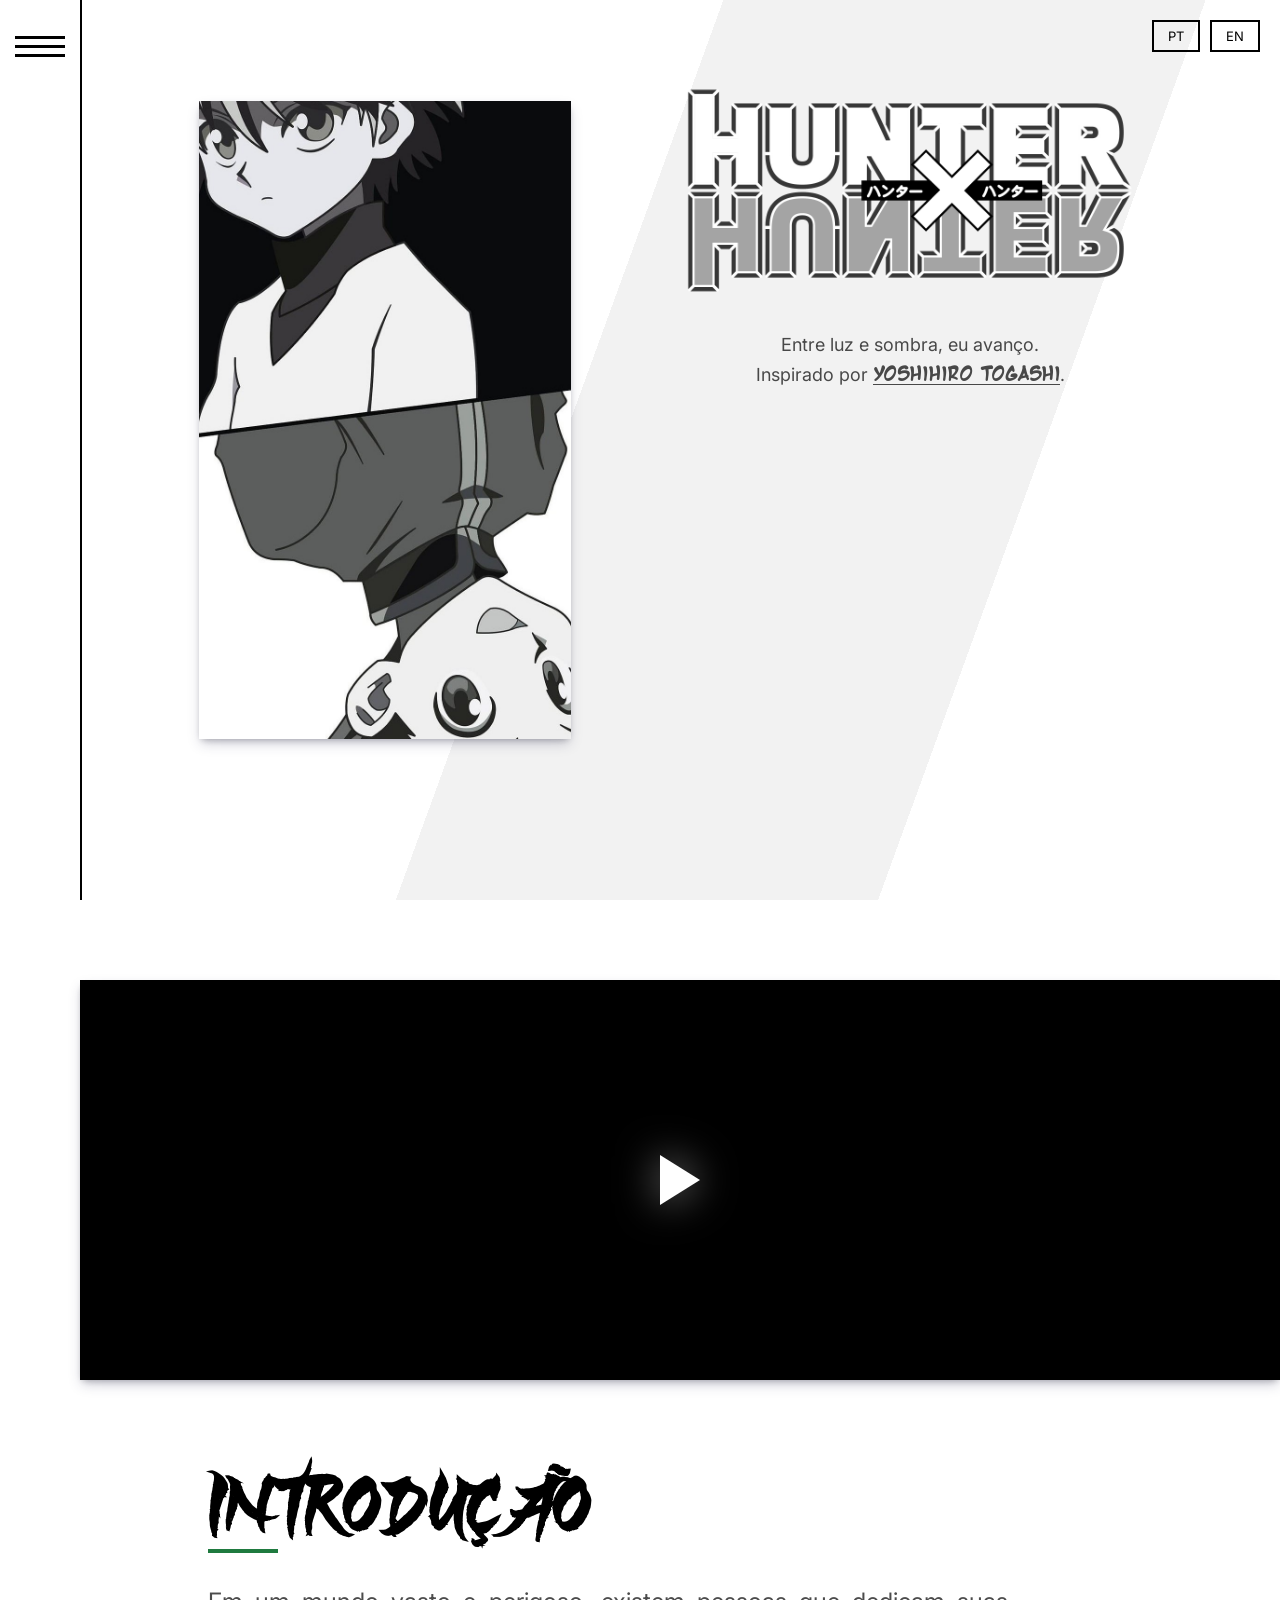
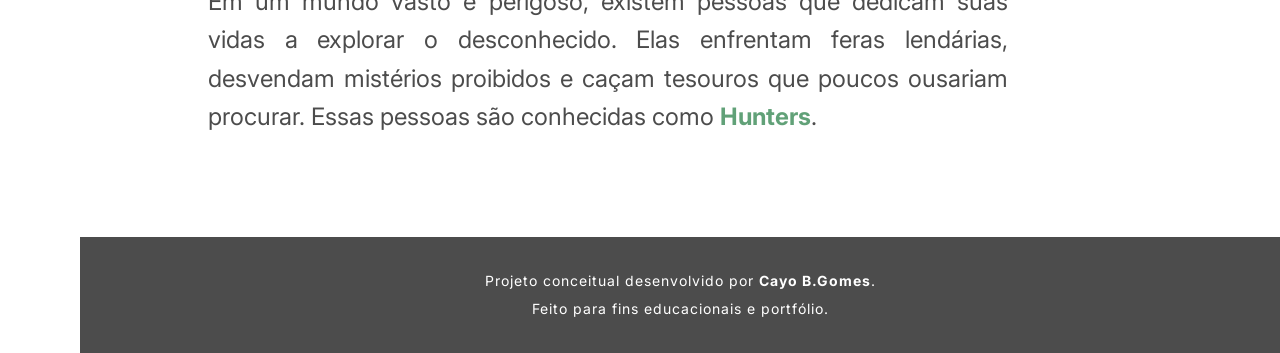
==== index.html @ f82045b2 "Quase finalizado" ====
<!DOCTYPE html>
<html lang="pt-br">

<head>
    <meta charset="UTF-8">
    <meta name="viewport" content="width=device-width, initial-scale=1.0">

    <!-- FAVICON DA PÁGINA -->
    <link rel="shortcut icon" href="assets/icons/hxh-touch-icon.png" type="image/x-icon">

    <!-- ARQUIVO CSS -->
    <link rel="stylesheet" href="styles/pagina_inicial.css">

    <!-- GOOGLE FONTS -->
    <link href="https://fonts.googleapis.com/css2?family=Inter:wght@300;400;600;700&display=swap" rel="stylesheet">

    <link href="https://fonts.googleapis.com/css2?family=Alfa+Slab+One&display=swap" rel="stylesheet">

    <link href="https://fonts.googleapis.com/css2?family=Playfair+Display:wght@400;600;700&display=swap" rel="stylesheet">

    <!-- TÍTULO DA PÁGINA -->
    <title>Projeto Hunter x Hunter</title>

</head>

<body id="top">
    <!-- ================== Menu Lateral Fixo ================== -->
    <!-- Checkbox que controla o menu -->
    <input type="checkbox" id="menu-toggle">

    <!-- Botão hamburger -->
    <label for="menu-toggle" class="menu-button">
        <span class="bar top"></span>
        <span class="bar middle"></span>
        <span class="bar bottom"></span>

        <div class="side-line"></div>
    </label>

    <aside>

        <div class="aside-section aside-left">
            <!-- Pode deixar vazio se quiser -->
        </div>

        <div class="aside-section aside-right">

            <ul class="aside-list"> 
                <li data-number="01"><a href="#">Introdução</a></li>
                <li data-number="02"><a href="#">História</a></li>
                <li data-number="03"><a href="#">Personagens</a></li>
                <li data-number="04"><a href="#">Trilha Sonora</a></li>
                <li data-number="05"><a href="#">Autor</a></li>
                <li data-number="06"><a href="#">Sistema de Poder</a></li>
            </ul>

            <div class="menu-background-image">
                <img src="assets/images/gon_menu.png" alt="Gon Freecss">
            </div>

        </div>

    </aside>

    <!-- ================= Conteúdo Principal ================== -->
    <main class="main-content">

        <section class="hero">

            <!-- Idioma -->
                <div class="language-switch">
                    <button>PT</button>
                    <button>EN</button>
                </div>

            <!-- Imagem Principal -->
            <div class="hero-image">
                <img src="assets/images/imagem_principal.jpg" alt="imagem_princial">
            </div>

            <div class="hero-info">
            
                <!-- Logo Hunter x Hunter/frase -->
                    <div class="logo-text">
                            <img class="logo-HxH" src="assets/images/logo-preto-e-branco.png" alt="hunter-x-hunter-logo">
                            
                            <p>Entre luz e sombra, eu avanço. <br>Inspirado por <a
                                    href="https://pt.wikipedia.org/wiki/Yoshihiro_Togashi" target="_blank">Yoshihiro Togashi</a>.
                            </p>
                    </div>
            </div>
        </section>


        <!-- === Faixa de Vídeo === -->
        <section class="video-section" id="videoSection">

            <!-- Preview do vídeo -->
            <div class="video-preview">

                <div class="video-overlay">
                    <div class="play-button"></div>
                </div>

                <video
                    class="hero-video" autoplay muted loop playsinline>
                    <source src="assets/videos/Hunter x Hunter Trailer.mp4" type="video/mp4">
                </video>

            </div>

            <!-- Modal (ou janela modal) do vídeo -->
            <div class="video-modal">
                <button class="video-close"></button>

                <video
                    class="modal-video"
                    controls
                    playsinline>
                    <source src="assets/videos/Hunter x Hunter Trailer.mp4" type="video/mp4">
                </video>
            </div>

        </section>


        <!-- ============= Introdução ============== -->
        <section class="introduction-section" id="introduction">
            <h2 class="introduction-title">Introdução</h2>
            <p class="introduction-text">
                Em um mundo vasto e perigoso, existem pessoas que dedicam suas vidas a explorar o desconhecido. Elas
                enfrentam feras lendárias, desvendam mistérios proibidos e caçam tesouros que poucos ousariam procurar.
                Essas pessoas são conhecidas como <span class="hunter">Hunters</span>.
            </p>
        </section>

        <!--  Créditos  -->
        <footer class="credits">
            <p>
                Projeto conceitual desenvolvido por <a class="link-rodape" href="https://github.com/Cayo13y" target="_blank">Cayo
                    B.Gomes</a>.<br>
                Feito para fins educacionais e portfólio.
            </p>
        </footer>
    </main>
    
    <!-- ======== JavaScript Principal ======== -->
    <script src="scripts/pagina_inicial.js"></script>
    
    <!-- ===== JavaScript do Menu Lateral ===== -->
    <script src="scripts/menu_lateral.js"></script>

    <!-- ==== JavaScript da Faixa de Vídeo ====== -->
    <script src="scripts/faixa_video.js"></script>
</body>
</html>
---- styles/pagina_inicial.css ----
/* ===================== Fontes e Cores ================== */
@font-face {
    font-family: 'Mangat';
    src: url('../assets/fonts/mangat.ttf') format('truetype');
    font-weight: 100;
    font-style: normal;}

@font-face {
    font-family: 'Hoshiko Satsuki';
    src: url('../assets/fonts/Hoshiko\ Satsuki.ttf');
    font-weight: 100;
    font-style: normal;}

:root {
   --cor-preto: #000;
   --cor-branco: #fff;
   --cor-cinza: #f2f2f2;
   --cor-cinza-escuro: #999;
   --cor-destaque: #1f7a3f; 

   --sombra-leve: 0 4px 12px rgba(0,0,0,0.8);

    /* Fontes */
   --fonte-principal: 'Inter', sans-serif;
   --fonte-secundaria: 'Alfa', serif;
   --fonte-terciaria:'Playfair Display', serif;
   --manga1: 'Mangat', sans-serif;
   --manga2: 'Hoshiko Satsuki', sans-serif;}
   

/*=========================================================*/



/*================== Configurações Gerais  ================*/
*{ /* Seletor Universal */
    margin: 0;
    padding: 0;
    box-sizing: border-box;}

body { /* Body */
    font-family: var(--fonte-principal);
    background-color: var(--cor-branco);
    color: var(--cor-preto);
    overflow-x: hidden;}

a{ /* Links */
    text-decoration: none!important;
    color: inherit;}

img { /* Imagens */
    max-width: 100%;
    display: block;}

button { /* Botões */
    background: none;
    border: none;
    cursor: pointer;
    font-family: inherit;}

h1, h2, h3 { /* Títulos */
    font-weight: 700;
    letter-spacing: 1px;}

section {/* Seções */
    width: 100%;
    position: relative;}

body.modal-open {
    overflow: hidden;
    height: 100vh;}

/*=========================================================*/



/* ================ FAIXA DIAGONAL NO FUNDO ============== */
body::after {
    content: "";
    position: fixed;
    top: 0;
    left: 0;
    width: 100%;
    height: 100%;
    background: linear-gradient(
        110deg,
        transparent 45%,
        var(--cor-cinza) 45%,
        var(--cor-cinza) 75%,
        transparent 75%);
    z-index: -1;
    pointer-events: none;}
/*=========================================================*/



/* ======================== HERO ========================= */
.hero {
    width: 100%;
    min-height: 100vh;
    display: grid;
    grid-template-columns: 1fr 1fr;
    align-items: center;
    gap: 40px;}

/* Imagem */
.hero-image {
    display: flex;
    justify-content: center;
    align-items: center;}

.hero-image img {
    box-shadow: rgba(50, 50, 93, 0.25) 0px 6px 12px -2px, rgba(0, 0, 0, 0.3) 0px 3px 7px -3px;
    margin-bottom: 60px;
    margin-left: 150px;
    width: 60%;
    max-width: 650px;
    height: auto;
    object-fit: contain;}

/* Texto */
.hero-info {
    align-self: start;
    margin-top: 50px;}

.logo-text {
    display: inline-flex;    
    flex-direction: column;  
    align-items: center;     
    text-align: center;     
    margin-left: 0;}

.logo-HxH {
    width: 100%;
    max-width: 500px;
    height: auto;
    transform: scale(0.9); 
    transform-origin: center;}

.language-switch {
    position: absolute;
    top: 20px;
    right: 20px;
    display: flex;
    gap: 10px;}

.language-switch button {
    padding: 6px 14px;
    border: 2px solid var(--cor-preto);
    font-size: 13px;
    transition: 0.3s;}

.language-switch button:hover {
    background-color: var(--cor-preto);
    color: var(--cor-branco);}

.hero-info p {
    opacity: 0.7;
    font-size: 18px;
    line-height: 1.6;
    color: var(--cor-preto);}

.hero-info a {
    font-family: var(--manga1);
    transition: 0.3s;
    font-weight: 600;
    border-bottom: 1px solid currentColor;}

.hero-info a:hover {
    color: var(--cor-destaque)}
/*=========================================================*/



/* ==================== MENU LATERAL ===================== */
/* Linha vertical fixa */
body::before { 
    content: "";
    position: fixed;
    left: var(--sidebar-width);
    left: 80px;
    top: 0;
    width: 2px;
    height: 100vh;
    background: var(--cor-preto);
    z-index: 6;
    transition: 0.4s ease;}

/* Checkbox invisível */    
#menu-toggle { 
    display: none;}

/* Botão hamburguer */
.menu-button { 
    position: fixed;
    top: 30px;
    left: 15px;
    z-index: 5;
    cursor: pointer;
    transition: 0.3s ease;}
    
.menu-button:hover .top {
    transform: translateX(3px);}

.menu-button:hover .middle {
    transform: translateX(-3px);}

.menu-button:hover .bottom {
    transform: translateX(3px);}

.bar {
    display: block;
    width: 50px;
    height: 3px;
    background: var(--cor-preto);
    margin: 6px 0;
    transition: 0.4s ease;}

/* Menu fechado */
aside { 
    position: fixed;
    top: 0;
    right: 0;
    width: 100%;
    height: 100vh;
    pointer-events: none;
    z-index: 4;}

/* Parte principal (menu que desliza) */
.aside-right {
    position: absolute;
    right: 0;
    top: 0;
    width: 100%;
    height: 100%;
    background-color: var(--cor-branco);
    background-image: radial-gradient(var(--cor-cinza) 1px, transparent 1px);
    position: relative;
    background-size: 20px 20px;
    transform: translateX(100%);
    transition: transform 0.6s cubic-bezier(0.77, 0, 0.175, 1)}

.aside-right::after {
    content: "ハンター";
    position: absolute;
    bottom: -20px;
    left: 150px;
    font-size: 250px;
    font-family: var(--manga2);
    color: rgba(0, 0, 0, 0.05); 
    z-index: 0;
    pointer-events: none;}

/* Quando abrir */
#menu-toggle:checked ~ aside {
    pointer-events: auto;}

#menu-toggle:checked ~ aside .aside-right {
    transform: translateX(0);}

/* Lista */
.aside-list {
    position: absolute;
    top: 50%;
    left: 15%;
    transform: translateY(-50%);
    display: grid;
    grid-template-columns: repeat(3, auto);
    gap: 50px ;
    list-style: none;}

.aside-list li {
    position: relative;}

.aside-list li::before {
    content: attr(data-number);
    position: absolute;
    left: -60px;
    font-size: 90px;
    opacity: 0.2;
    font-weight: 600;}

#menu-toggle:checked ~ aside .aside-list li {
    opacity: 1;
    transform: translateY(0);}

.aside-list a {
    text-decoration: none;
    font-family: var(--fonte-terciaria);
    font-size: 55px;
    color: var(--cor-preto);
    letter-spacing: 2px;
    transition: 0.3s ease;
    position: relative;}

.aside-list a::after {
    content: "";
    position: absolute;
    bottom: -5px;
    left: 0;
    width: 0%;
    height: 2px;
    background: var(--cor-preto);
    transition: 0.4s ease;}

.aside-list a:hover::after {
    width: 100%;}

.aside-list a:hover {
    letter-spacing: 2px;
    opacity: 0.6;}

/* imagem do Gon */
.menu-background-image {
    filter: grayscale(20%);
    position: absolute;
    top: 50%;
    right: 20%;
    transform: translateY(-50%);
    height: 70%;
    pointer-events: none;
    z-index: 1;}

.menu-background-image img {
    height: 100%;
    opacity: 0.35;
    transition: 0.6s ease;}

#menu-toggle:checked ~ aside .menu-background-image img {
    transform: translateX(-60px);}

#menu-toggle:checked ~ aside {
    pointer-events: auto;}

/* trava scroll */
#menu-toggle:checked ~ aside,
#menu-toggle:checked ~ aside ~ * {
    overflow: hidden;}

/* Animação do X */
#menu-toggle:checked + .menu-button .top { 
    transform: rotate(45deg) translate(5px, 5px);}

#menu-toggle:checked + .menu-button .middle {
    opacity: 0;}

#menu-toggle:checked + .menu-button .bottom {
    transform: rotate(-45deg) translate(7px, -6px);}

/* delay em cascata */
#menu-toggle:checked ~ aside .aside-list li:nth-child(1) { transition-delay: 0.1s; }
#menu-toggle:checked ~ aside .aside-list li:nth-child(2) { transition-delay: 0.2s; }
#menu-toggle:checked ~ aside .aside-list li:nth-child(3) { transition-delay: 0.3s; }
#menu-toggle:checked ~ aside .aside-list li:nth-child(4) { transition-delay: 0.4s; }
#menu-toggle:checked ~ aside .aside-list li:nth-child(5) { transition-delay: 0.5s; }
#menu-toggle:checked ~ aside .aside-list li:nth-child(6) { transition-delay: 0.6s; }

/* ===================================================== */



/* ==================== FAIXA DE VÍDEO =================== */
.video-section {
    box-shadow: rgba(50, 50, 93, 0.25) 0px 6px 12px -2px, rgba(0, 0, 0, 0.3) 0px 3px 7px -3px;
    width: calc(100vw - 80px);
    margin-top: 80px;
    margin-left: 80px;
    height: 400px;
    position: relative;
    overflow: hidden;
    background: var(--cor-preto);
    cursor: pointer;}

.video-preview {
    position: absolute;
    top: 50%;
    left: 50%;
    transform: translate(-50%, -50%);
    width: 100vw;
    height: 56.25vw;}

.video-preview iframe {
    width: 100%;
    height: 100%;}

.video-overlay {
    position: absolute;
    inset: 0;
    background: rgba(0, 0, 0, 0.5);
    z-index: 10;
    display: flex;
    justify-content: center;
    align-items: center;
    transition: background 0.6s ease;
    overflow: hidden;}

.video-overlay::before {
    content: "";
    position: absolute;
    top: 0;
    right: -160%;
    width: 160%;
    height: 100%;
    background: linear-gradient(
        110deg,
        transparent 0%,
        rgba(255, 255, 255, 0.05) 35%,
        rgba(255, 255, 255, 0.6) 50%,   /* núcleo mais forte = lâmina */
        rgba(255, 255, 255, 0.05) 65%,
        transparent 100%);
    transition: right 2s cubic-bezier(0.4, 0, 0.2, 1);}

.video-overlay:hover::before {
    right: 160%;}

.video-overlay:hover {
    background: rgba(0, 0, 0, 0.4);}

/* Botão de play da faixa principal */
.play-button { 
    width: 0;
    height: 0;
    border-left: 40px solid white;
    border-top: 25px solid transparent;
    border-bottom: 25px solid transparent;
    cursor: pointer;
    transition: 0.3s ease;
    filter: drop-shadow(0 0 20px rgba(255,255,255,0.5))}

/* Estado inicial do modal (escondido) */
.video-modal { 
    position: fixed;
    top: 0;
    left: 0;
    background: rgba(0, 0, 0, 0.75); 
    backdrop-filter: blur(8px); 
    -webkit-backdrop-filter: blur(8px);
    width: 100%;
    height: 100%;
    z-index: 9999;
    display: none;
    align-items: center;
    justify-content: center;}

/* Quando o JS entra em ação */
.video-modal.active { 
    display: flex;}

.video-modal iframe {
    width: 90%;
    height: 80%;
    border-radius: 12px;
    box-shadow: 0 30px 80px rgba(0,0,0,0.8);}

/* Botão para fechar o vídeo aberto */
.video-close { 
    margin-right: 15px;
    position: absolute;
    top: 30px;
    right: 40px;
    width: 50px;
    height: 50px;
    background: transparent;
    border: none;
    cursor: pointer;
    opacity: 0.6;
    transform: rotate(0deg) scale(1);
    transition: 
        opacity 0.4s ease,
        transform 0.4s cubic-bezier(0.4, 0, 0.2, 1);}

.video-close::before,
.video-close::after { /* Linhas do X */
    content: "";
    position: absolute;
    width: 40px;
    height: 2px;
    background: var(--cor-branco);
    transform-origin: center;
    transition: 
        height 0.4s ease,
        background 0.4s ease;}

.video-close::before {
    transform: translate(-50%, -50%) rotate(45deg);}

.video-close::after {
    transform: translate(-50%, -50%) rotate(-45deg);}

.video-close:hover {
    opacity: 1;
    transform: rotate(90deg) scale(1.12);}

.video-close:hover::before,
.video-close:hover::after {
    height: 3px;}

.hero-video {
    width: 100%;
    height: 100%;
    background-size: cover;
    background-position: center;}

.modal-video {
    border-radius: 20px;
    height: 900px;}
/*=========================================================*/



/* ====================== INTRODUÇÃO ===================== */
.introduction-section {
   padding: 100px 10% 100px calc(80px + 10%); 
   display: flex;
   flex-direction: column;
   gap: 30px;}

/* Título */
.introduction-title {
    color: var(--cor-preto);
    font-family: var(--manga2);
    font-size: 60px;
    text-transform: uppercase;
    line-height: 0.9;
    position: relative;}

/* Linha decorativa abaixo do título */
.introduction-title::after {
    content: "";
    display: block;
    width: 70px;
    height: 4px;
    background: var(--cor-destaque);
    margin-top: 15px;}

/* Texto da introdução */
.introduction-text {
    font-size: 24px;
    max-width: 800px;
    line-height: 1.6;
    color: var(--cor-preto);
    opacity: 0.7;
    font-family: var(--fonte-principal);
    text-align: justify;}

.hunter {
    color: var(--cor-destaque);
    font-weight: bold;}
/*=========================================================*/



/* ======================= RODAPÉ ======================== */
.credits {
    width: calc(100vw - 80px);
    margin-left: 80px;
    background-color: rgba(0, 0, 0, 0.7);
    color: var(--cor-branco);
    padding: 30px 20px;
    text-align: center;}

.credits p {
    font-size: 14px;
    letter-spacing: 1px;
    line-height: 2;}

.link-rodape {
    color: var();
    font-weight: bold;
    transition: 0.3s;}
/*=========================================================*/
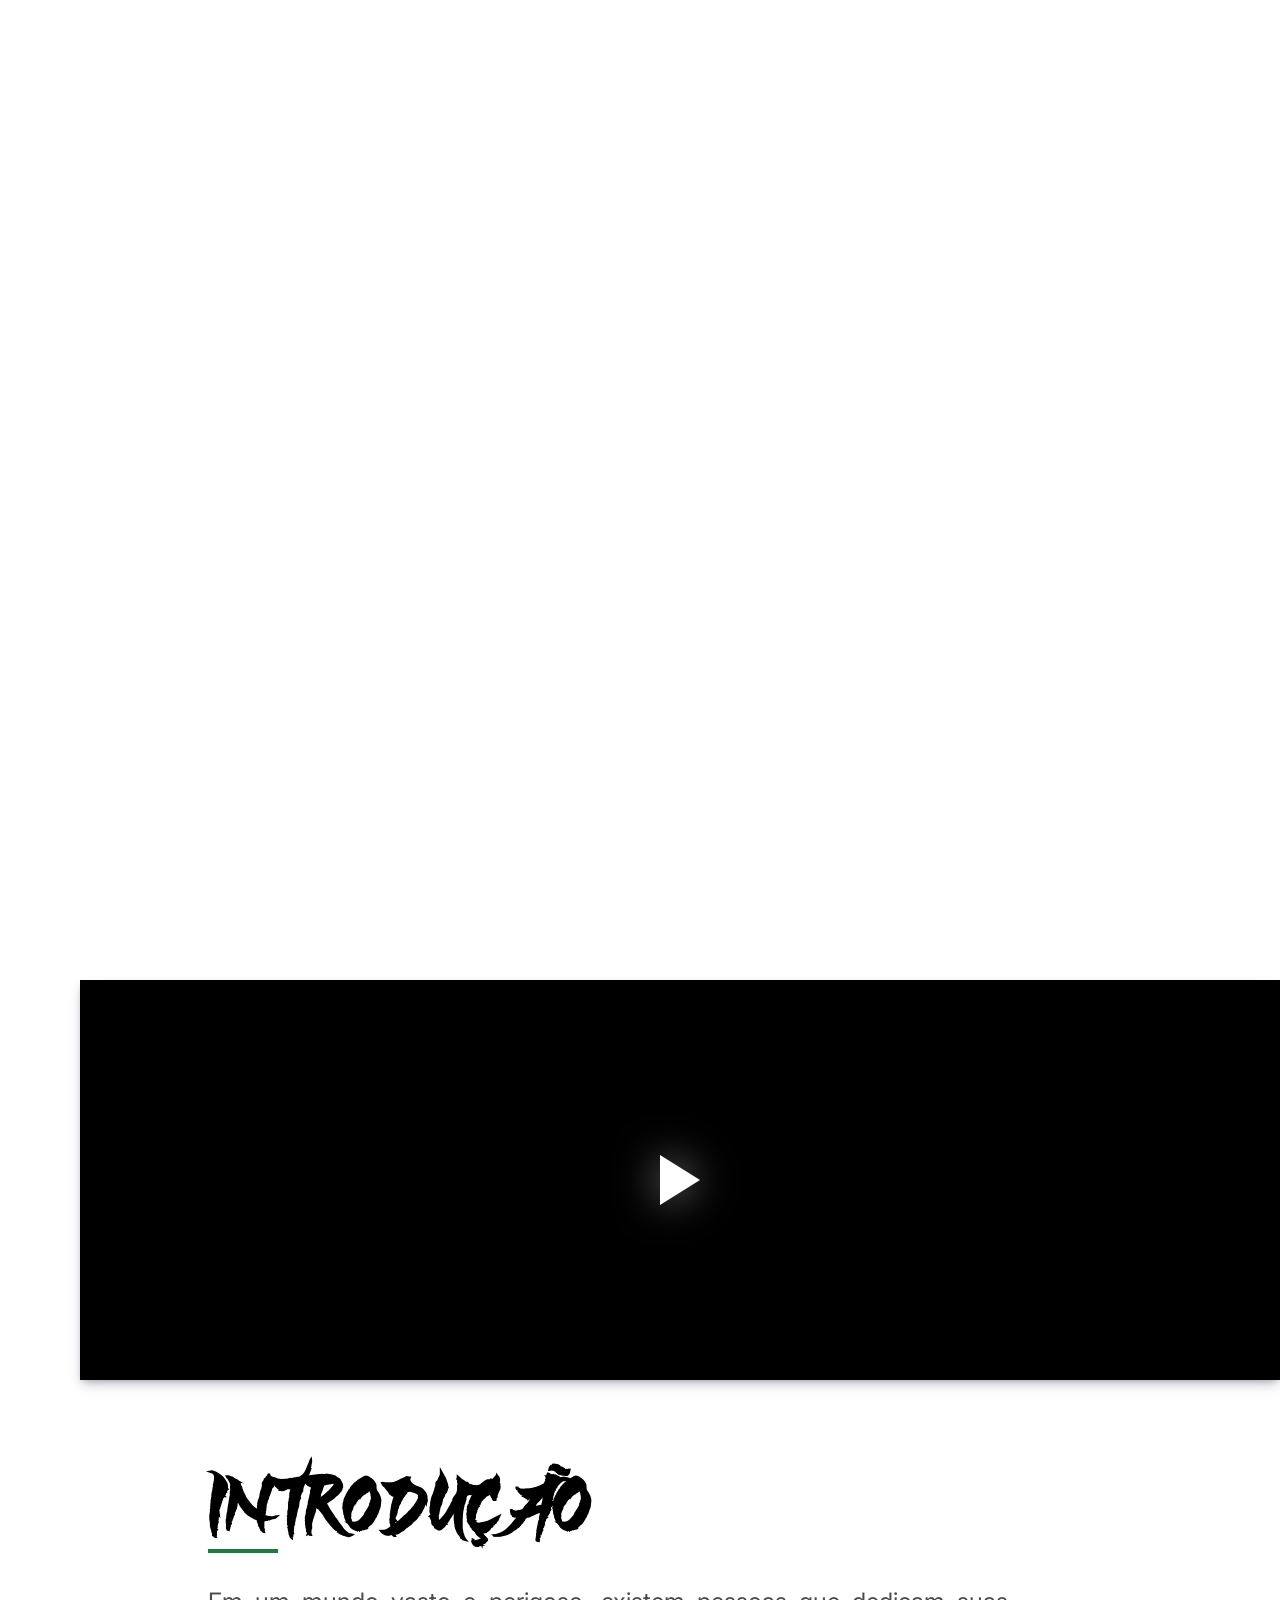
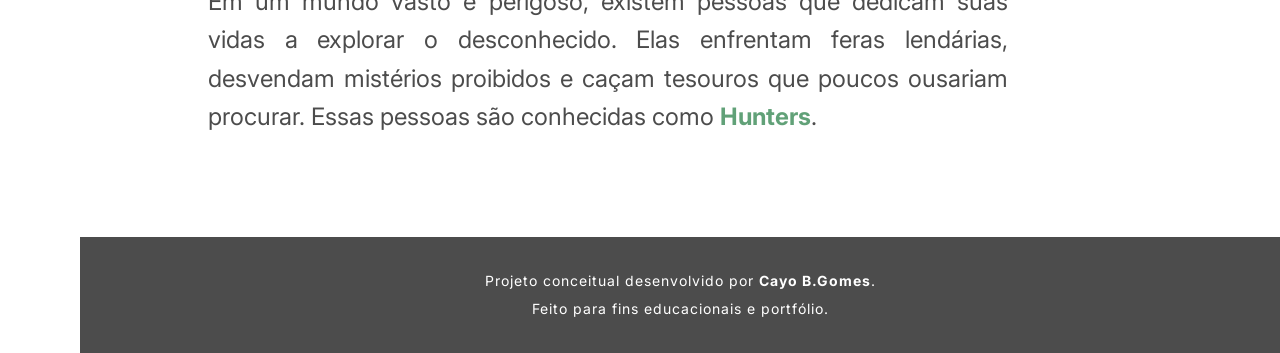
==== commit 0a206e03: "Quase finalizado" ====
--- a/index.html
+++ b/index.html
@@ -24,6 +24,14 @@
 </head>
 
 <body id="top">
+    <!-- ==================== Intro Animada ==================== -->
+    <div id="splash-screen">
+        <div class="splash-content">
+            <img src="assets/images/hunter-x-hunter-logo.png" class="logo-intro hxh-logo" alt="Logo Hunter x Hunter">
+            <img src="assets/icons/hxh-512x512.png" class="logo-intro hunter-logo" alt="Logo Caçadores">
+        </div>
+    </div>
+
     <!-- ================== Menu Lateral Fixo ================== -->
     <!-- Checkbox que controla o menu -->
     <input type="checkbox" id="menu-toggle">
@@ -65,7 +73,7 @@
     <!-- ================= Conteúdo Principal ================== -->
     <main class="main-content">
 
-        <section class="hero">
+        <section class="hero reveal">
 
             <!-- Idioma -->
                 <div class="language-switch">
@@ -75,14 +83,14 @@
 
             <!-- Imagem Principal -->
             <div class="hero-image">
-                <img src="assets/images/imagem_principal.jpg" alt="imagem_princial">
+                <img src="assets/images/imagem_principal.jpg" alt="imagem_principal">
             </div>
 
             <div class="hero-info">
             
                 <!-- Logo Hunter x Hunter/frase -->
                     <div class="logo-text">
-                            <img class="logo-HxH" src="assets/images/logo-preto-e-branco.png" alt="hunter-x-hunter-logo">
+                            <img class="logo-HxH" src="assets/images/logo-preto-e-branco.png" alt="hunter-x-hunter-logo-PeB">
                             
                             <p>Entre luz e sombra, eu avanço. <br>Inspirado por <a
                                     href="https://pt.wikipedia.org/wiki/Yoshihiro_Togashi" target="_blank">Yoshihiro Togashi</a>.
@@ -93,39 +101,34 @@
 
 
         <!-- === Faixa de Vídeo === -->
-        <section class="video-section" id="videoSection">
+        <section class="video-section reveal" id="videoSection">
 
-            <!-- Preview do vídeo -->
             <div class="video-preview">
-
                 <div class="video-overlay">
                     <div class="play-button"></div>
                 </div>
 
-                <video
-                    class="hero-video" autoplay muted loop playsinline>
-                    <source src="assets/videos/Hunter x Hunter Trailer.mp4" type="video/mp4">
-                </video>
-
-            </div>
-
-            <!-- Modal (ou janela modal) do vídeo -->
-            <div class="video-modal">
-                <button class="video-close"></button>
-
-                <video
-                    class="modal-video"
-                    controls
-                    playsinline>
+                <video class="hero-video" autoplay muted loop playsinline>
                     <source src="assets/videos/Hunter x Hunter Trailer.mp4" type="video/mp4">
                 </video>
             </div>
 
         </section>
 
+        <!-- MODAL FORA DA SECTION -->
+        <div class="video-modal">
+            <button class="video-close"></button>
+
+            <video
+                class="modal-video"
+                controls
+                playsinline>
+                <source src="assets/videos/Hunter x Hunter Trailer.mp4" type="video/mp4">
+            </video>
+        </div>
 
         <!-- ============= Introdução ============== -->
-        <section class="introduction-section" id="introduction">
+        <section class="introduction-section reveal" id="introduction">
             <h2 class="introduction-title">Introdução</h2>
             <p class="introduction-text">
                 Em um mundo vasto e perigoso, existem pessoas que dedicam suas vidas a explorar o desconhecido. Elas
@@ -135,7 +138,7 @@
         </section>
 
         <!--  Créditos  -->
-        <footer class="credits">
+        <footer class="credits reveal">
             <p>
                 Projeto conceitual desenvolvido por <a class="link-rodape" href="https://github.com/Cayo13y" target="_blank">Cayo
                     B.Gomes</a>.<br>
@@ -143,14 +146,21 @@
             </p>
         </footer>
     </main>
-    
+
     <!-- ======== JavaScript Principal ======== -->
     <script src="scripts/pagina_inicial.js"></script>
     
+    <!-- === JavaScript da tela de abertura === -->
+    <script src="scripts/tela_abertura.js"></script>
+
     <!-- ===== JavaScript do Menu Lateral ===== -->
     <script src="scripts/menu_lateral.js"></script>
 
     <!-- ==== JavaScript da Faixa de Vídeo ====== -->
     <script src="scripts/faixa_video.js"></script>
+
+    <!-- JavaScript da Animação -->
+    <script src="scripts/animacao.js"></script>
+
 </body>
 </html>
--- a/styles/pagina_inicial.css
+++ b/styles/pagina_inicial.css
@@ -69,7 +69,92 @@
 body.modal-open {
     overflow: hidden;
     height: 100vh;}
-
+/*=========================================================*/
+
+
+
+/* ================== TELA DE ABERTURA =================== */
+#splash-screen {
+    position: fixed;
+    top: 0;
+    left: 0;
+    width: 100vw; 
+    height: 100vh; 
+    background-color: #fff; 
+    display: flex;
+    justify-content: center; 
+    align-items: center;     
+    z-index: 9999;
+    overflow: hidden;}
+
+.splash-content {
+    position: relative;
+    display: flex;
+    justify-content: center;
+    align-items: center;
+    width: 100%;
+    height: 100%;}
+
+.logo-intro {
+    position: absolute; 
+    max-width: 80%;   
+    height: 250px;
+    opacity: 0;
+    transform: scale(2);
+    left: 50%;
+    top: 50%;
+    transform: translate(-50%, -50%) scale(2); }
+
+@keyframes zoomOutFade {
+    0% {
+        opacity: 0;
+        transform: translate(-50%, -50%) scale(2);}
+    20% {
+        opacity: 1;
+        transform: translate(-50%, -50%) scale(1.5);}
+    80% {
+        opacity: 1;
+        transform: translate(-50%, -50%) scale(1);}
+    100% {
+        opacity: 0;
+        transform: translate(-50%, -50%) scale(0.8);}}
+
+.hxh-logo {
+    animation: zoomOutFade 3s forwards;}
+
+.hunter-logo {
+    animation: zoomOutFade 3s forwards 3s; }
+
+.fade-out-splash {
+    opacity: 0;
+    visibility: hidden;
+    transition: opacity 1s ease, visibility 1s;}
+/*=========================================================*/
+
+
+
+/* ====================== ANIMAÇÕES ====================== */
+.reveal {
+    opacity: 0;
+    transform: translateY(60px);
+    transition: 
+        opacity 0.8s ease,
+        transform 0.8s cubic-bezier(0.22, 1, 0.36, 1);}
+
+.reveal.active {
+    opacity: 1;
+    transform: translateY(0);}
+
+.aside-list li {
+    opacity: 0;
+    transform: translateX(40px);
+    transition: 
+        opacity 0.5s ease,
+        transform 0.5s cubic-bezier(0.4, 0, 0.2, 1);}
+
+#menu-toggle:checked ~ aside .aside-list li {
+    opacity: 1;
+    transform: translateX(0);}
 /*=========================================================*/
 
 
@@ -164,10 +249,8 @@
     font-family: var(--manga1);
     transition: 0.3s;
     font-weight: 600;
+    transition: 0.3;
     border-bottom: 1px solid currentColor;}
-
-.hero-info a:hover {
-    color: var(--cor-destaque)}
 /*=========================================================*/
 
 
@@ -247,7 +330,7 @@
     left: 150px;
     font-size: 250px;
     font-family: var(--manga2);
-    color: rgba(0, 0, 0, 0.05); 
+    color: rgba(0, 0, 0, 0.04); 
     z-index: 0;
     pointer-events: none;}
 
@@ -405,7 +488,7 @@
         110deg,
         transparent 0%,
         rgba(255, 255, 255, 0.05) 35%,
-        rgba(255, 255, 255, 0.6) 50%,   /* núcleo mais forte = lâmina */
+        rgba(255, 255, 255, 0.6) 50%,   
         rgba(255, 255, 255, 0.05) 65%,
         transparent 100%);
     transition: right 2s cubic-bezier(0.4, 0, 0.2, 1);}
@@ -416,7 +499,6 @@
 .video-overlay:hover {
     background: rgba(0, 0, 0, 0.4);}
 
-/* Botão de play da faixa principal */
 .play-button { 
     width: 0;
     height: 0;
@@ -427,30 +509,42 @@
     transition: 0.3s ease;
     filter: drop-shadow(0 0 20px rgba(255,255,255,0.5))}
 
-/* Estado inicial do modal (escondido) */
-.video-modal { 
+.video-modal {
     position: fixed;
-    top: 0;
-    left: 0;
-    background: rgba(0, 0, 0, 0.75); 
-    backdrop-filter: blur(8px); 
-    -webkit-backdrop-filter: blur(8px);
-    width: 100%;
-    height: 100%;
-    z-index: 9999;
-    display: none;
+    inset: 0;
+    background: rgba(0,0,0,0);
+    backdrop-filter: blur(0px);
+    display: flex;
     align-items: center;
-    justify-content: center;}
-
-/* Quando o JS entra em ação */
-.video-modal.active { 
-    display: flex;}
-
-.video-modal iframe {
-    width: 90%;
-    height: 80%;
-    border-radius: 12px;
-    box-shadow: 0 30px 80px rgba(0,0,0,0.8);}
+    justify-content: center;
+    z-index: 99999;
+    opacity: 0;
+    pointer-events: none;
+    transition: 
+        background 0.4s ease,
+        backdrop-filter 0.4s ease,
+        opacity 0.4s ease;}
+
+.video-modal.active {
+    background: rgba(0,0,0,0.85);
+    backdrop-filter: blur(8px);
+    opacity: 1;
+    pointer-events: auto;}
+
+/* Animação do vídeo */
+.modal-video {
+    width: 80vw;
+    max-width: 1200px;
+    max-height: 80vh;
+    transform: scale(0.9);
+    opacity: 0;
+    transition: 
+        transform 0.4s cubic-bezier(0.22, 1, 0.36, 1),
+        opacity 0.4s ease;}
+
+.video-modal.active .modal-video {
+    transform: scale(1);
+    opacity: 1;}
 
 /* Botão para fechar o vídeo aberto */
 .video-close { 
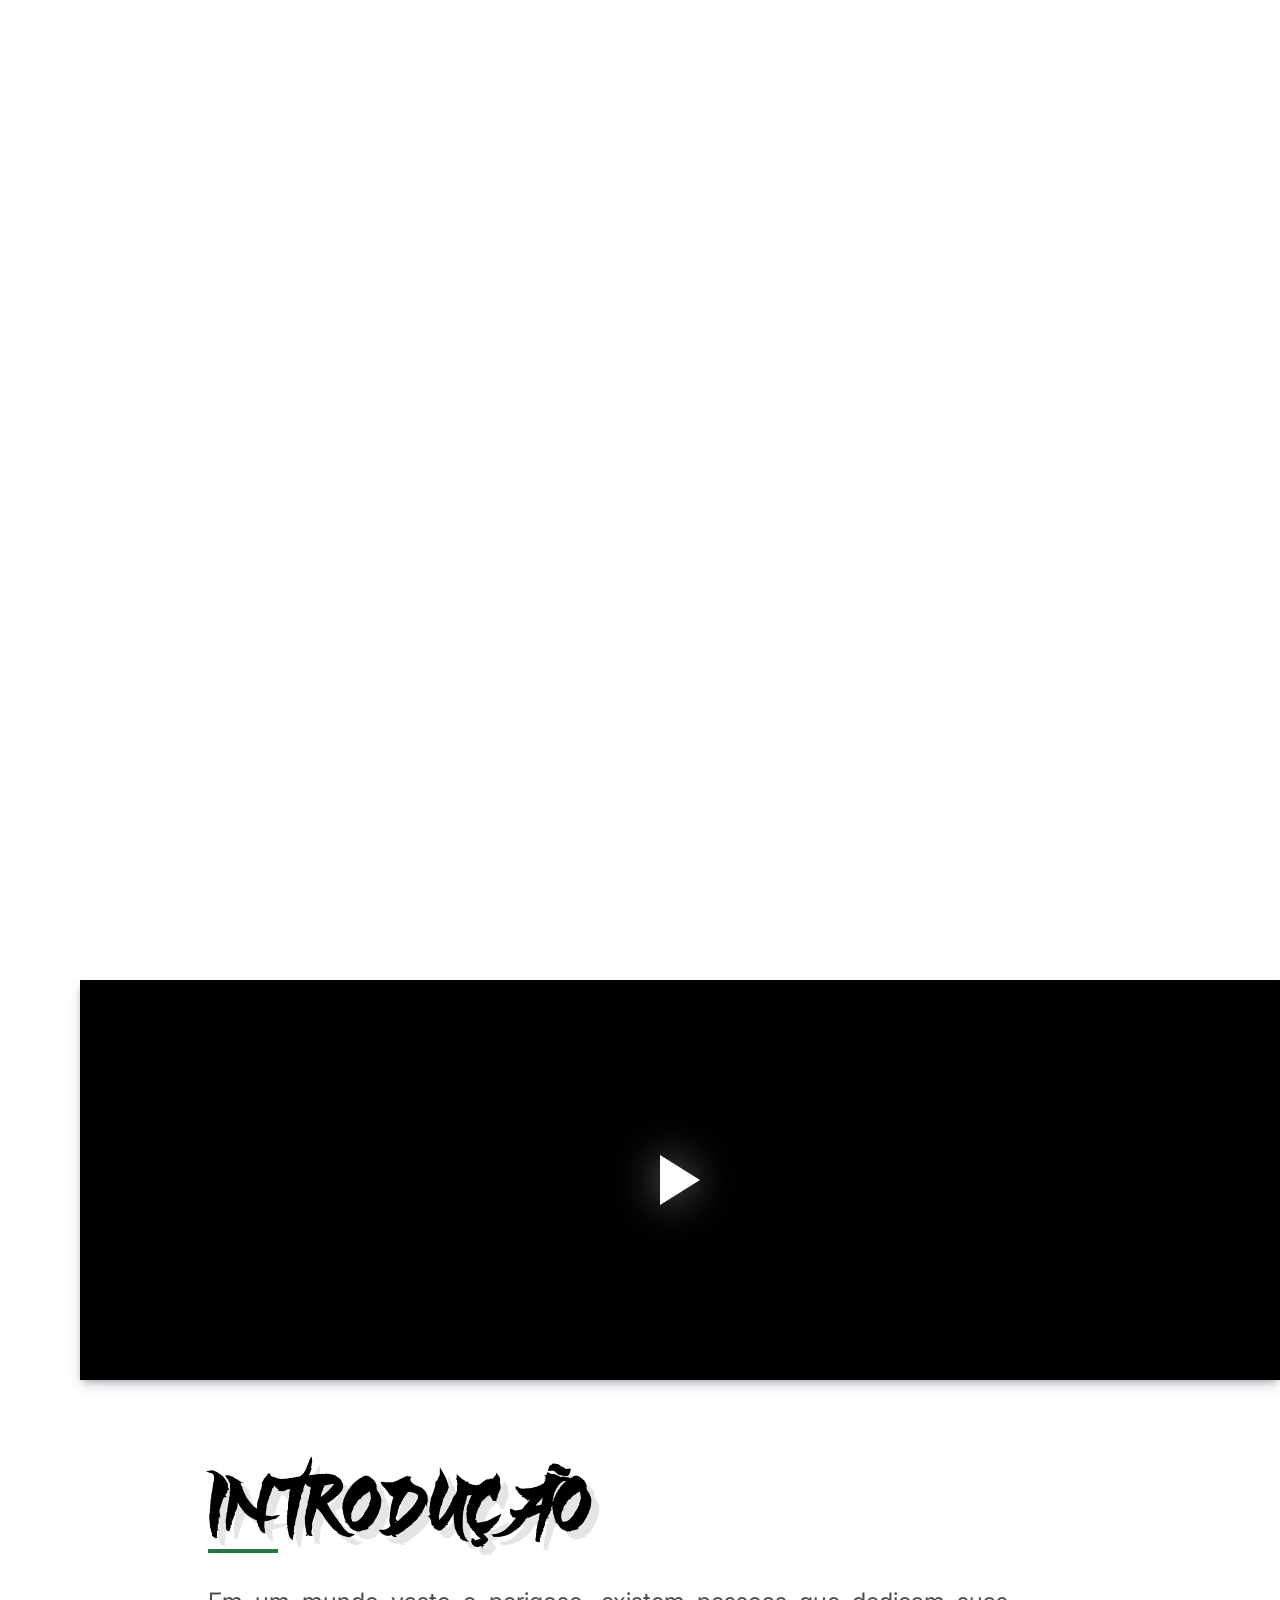
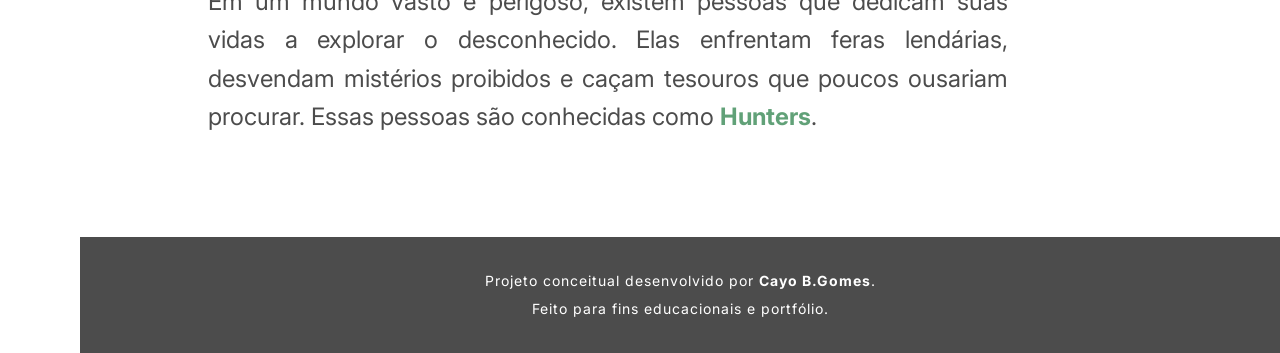
==== commit fe91d392: "Mini alterações" ====
--- a/index.html
+++ b/index.html
@@ -16,7 +16,8 @@
 
     <link href="https://fonts.googleapis.com/css2?family=Alfa+Slab+One&display=swap" rel="stylesheet">
 
-    <link href="https://fonts.googleapis.com/css2?family=Playfair+Display:wght@400;600;700&display=swap" rel="stylesheet">
+    <link href="https://fonts.googleapis.com/css2?family=Playfair+Display:wght@400;600;700&display=swap"
+        rel="stylesheet">
 
     <!-- TÍTULO DA PÁGINA -->
     <title>Projeto Hunter x Hunter</title>
@@ -41,19 +42,17 @@
         <span class="bar top"></span>
         <span class="bar middle"></span>
         <span class="bar bottom"></span>
-
         <div class="side-line"></div>
     </label>
 
     <aside>
-
         <div class="aside-section aside-left">
             <!-- Pode deixar vazio se quiser -->
         </div>
 
         <div class="aside-section aside-right">
 
-            <ul class="aside-list"> 
+            <ul class="aside-list">
                 <li data-number="01"><a href="#">Introdução</a></li>
                 <li data-number="02"><a href="#">História</a></li>
                 <li data-number="03"><a href="#">Personagens</a></li>
@@ -65,21 +64,18 @@
             <div class="menu-background-image">
                 <img src="assets/images/gon_menu.png" alt="Gon Freecss">
             </div>
-
         </div>
-
     </aside>
 
     <!-- ================= Conteúdo Principal ================== -->
     <main class="main-content">
 
         <section class="hero reveal">
-
             <!-- Idioma -->
-                <div class="language-switch">
-                    <button>PT</button>
-                    <button>EN</button>
-                </div>
+            <div class="language-switch">
+                <button>PT</button>
+                <button>EN</button>
+            </div>
 
             <!-- Imagem Principal -->
             <div class="hero-image">
@@ -87,22 +83,22 @@
             </div>
 
             <div class="hero-info">
-            
+
                 <!-- Logo Hunter x Hunter/frase -->
-                    <div class="logo-text">
-                            <img class="logo-HxH" src="assets/images/logo-preto-e-branco.png" alt="hunter-x-hunter-logo-PeB">
-                            
-                            <p>Entre luz e sombra, eu avanço. <br>Inspirado por <a
-                                    href="https://pt.wikipedia.org/wiki/Yoshihiro_Togashi" target="_blank">Yoshihiro Togashi</a>.
-                            </p>
-                    </div>
+                <div class="logo-text">
+                    <img class="logo-HxH" src="assets/images/logo-preto-e-branco.png" alt="hunter-x-hunter-logo-PeB">
+
+                    <p>Entre luz e sombra, eu avanço. <br>Inspirado por
+                        <a class="togashi-link" href="https://pt.wikipedia.org/wiki/Yoshihiro_Togashi"
+                            target="_blank">Yoshihiro Togashi</a>.
+                    </p>
+                </div>
             </div>
         </section>
 
 
         <!-- === Faixa de Vídeo === -->
         <section class="video-section reveal" id="videoSection">
-
             <div class="video-preview">
                 <div class="video-overlay">
                     <div class="play-button"></div>
@@ -112,17 +108,13 @@
                     <source src="assets/videos/Hunter x Hunter Trailer.mp4" type="video/mp4">
                 </video>
             </div>
-
         </section>
 
         <!-- MODAL FORA DA SECTION -->
         <div class="video-modal">
             <button class="video-close"></button>
 
-            <video
-                class="modal-video"
-                controls
-                playsinline>
+            <video class="modal-video" controls playsinline>
                 <source src="assets/videos/Hunter x Hunter Trailer.mp4" type="video/mp4">
             </video>
         </div>
@@ -140,7 +132,8 @@
         <!--  Créditos  -->
         <footer class="credits reveal">
             <p>
-                Projeto conceitual desenvolvido por <a class="link-rodape" href="https://github.com/Cayo13y" target="_blank">Cayo
+                Projeto conceitual desenvolvido por <a class="link-rodape" href="https://github.com/Cayo13y"
+                    target="_blank">Cayo
                     B.Gomes</a>.<br>
                 Feito para fins educacionais e portfólio.
             </p>
@@ -149,7 +142,7 @@
 
     <!-- ======== JavaScript Principal ======== -->
     <script src="scripts/pagina_inicial.js"></script>
-    
+
     <!-- === JavaScript da tela de abertura === -->
     <script src="scripts/tela_abertura.js"></script>
 
@@ -161,6 +154,6 @@
 
     <!-- JavaScript da Animação -->
     <script src="scripts/animacao.js"></script>
-
+    
 </body>
-</html>
+</html>
--- a/styles/pagina_inicial.css
+++ b/styles/pagina_inicial.css
@@ -26,8 +26,6 @@
    --fonte-terciaria:'Playfair Display', serif;
    --manga1: 'Mangat', sans-serif;
    --manga2: 'Hoshiko Satsuki', sans-serif;}
-   
-
 /*=========================================================*/
 
 
@@ -78,14 +76,14 @@
     position: fixed;
     top: 0;
     left: 0;
-    width: 100vw; 
-    height: 100vh; 
-    background-color: #fff; 
+    width: 100vw;
+    height: 100vh;
+    background-color: var(--cor-branco);
     display: flex;
-    justify-content: center; 
-    align-items: center;     
-    z-index: 9999;
-    overflow: hidden;}
+    justify-content: center;
+    align-items: center;
+    overflow: hidden;
+    z-index: 9999;}
 
 .splash-content {
     position: relative;
@@ -152,9 +150,33 @@
         opacity 0.5s ease,
         transform 0.5s cubic-bezier(0.4, 0, 0.2, 1);}
 
+/* Animação do X (Menu Hamburguer) */
+#menu-toggle:checked + .menu-button .top { 
+    transform: rotate(45deg) translate(5px, 5px);}
+
+#menu-toggle:checked + .menu-button .middle {
+    opacity: 0;}
+
+#menu-toggle:checked + .menu-button .bottom {
+    transform: rotate(-45deg) translate(7px, -6px);}
+
 #menu-toggle:checked ~ aside .aside-list li {
     opacity: 1;
     transform: translateX(0);}
+
+/* delay em cascata */
+#menu-toggle:checked ~ aside .aside-list li:nth-child(1) 
+{ transition-delay: 0.1s; }
+#menu-toggle:checked ~ aside .aside-list li:nth-child(2) 
+{ transition-delay: 0.2s; }
+#menu-toggle:checked ~ aside .aside-list li:nth-child(3) 
+{ transition-delay: 0.3s; }
+#menu-toggle:checked ~ aside .aside-list li:nth-child(4) 
+{ transition-delay: 0.4s; }
+#menu-toggle:checked ~ aside .aside-list li:nth-child(5) 
+{ transition-delay: 0.5s; }
+#menu-toggle:checked ~ aside .aside-list li:nth-child(6) 
+{ transition-delay: 0.6s; }
 /*=========================================================*/
 
 
@@ -163,8 +185,8 @@
 body::after {
     content: "";
     position: fixed;
+    left: 0;
     top: 0;
-    left: 0;
     width: 100%;
     height: 100%;
     background: linear-gradient(
@@ -233,7 +255,7 @@
     padding: 6px 14px;
     border: 2px solid var(--cor-preto);
     font-size: 13px;
-    transition: 0.3s;}
+    transition: 0.7s;}
 
 .language-switch button:hover {
     background-color: var(--cor-preto);
@@ -245,12 +267,37 @@
     line-height: 1.6;
     color: var(--cor-preto);}
 
-.hero-info a {
+.togashi-link {
     font-family: var(--manga1);
-    transition: 0.3s;
     font-weight: 600;
-    transition: 0.3;
-    border-bottom: 1px solid currentColor;}
+    background-image: linear-gradient(
+        to right,
+        var(--cor-destaque),
+        var(--cor-destaque) 50%,
+        var(--cor-preto) 50% );
+    background-size: 200% 100%; 
+    background-position: -100%;
+    display: inline-block;
+    padding: 5px 0;
+    -webkit-background-clip: text;
+    background-clip: text;
+    -webkit-text-fill-color: transparent;
+    transition: all 0.4s ease-in-out;}
+
+.togashi-link::after { /* Efeito linha deslizante */
+    content: ""; 
+    background: var(--cor-destaque);
+    display: block;
+    left: 0;
+    width: 0; 
+    height: 3px;
+    transition: all 0.4s ease-in-out;}
+
+.togashi-link:hover {
+ background-position: 0;}
+
+.togashi-link:hover::after{
+  width: 100%;}
 /*=========================================================*/
 
 
@@ -260,7 +307,6 @@
 body::before { 
     content: "";
     position: fixed;
-    left: var(--sidebar-width);
     left: 80px;
     top: 0;
     width: 2px;
@@ -272,7 +318,7 @@
 /* Checkbox invisível */    
 #menu-toggle { 
     display: none;}
-
+    
 /* Botão hamburguer */
 .menu-button { 
     position: fixed;
@@ -380,7 +426,7 @@
     content: "";
     position: absolute;
     bottom: -5px;
-    left: 0;
+    left: 0%;
     width: 0%;
     height: 2px;
     background: var(--cor-preto);
@@ -411,33 +457,6 @@
 
 #menu-toggle:checked ~ aside .menu-background-image img {
     transform: translateX(-60px);}
-
-#menu-toggle:checked ~ aside {
-    pointer-events: auto;}
-
-/* trava scroll */
-#menu-toggle:checked ~ aside,
-#menu-toggle:checked ~ aside ~ * {
-    overflow: hidden;}
-
-/* Animação do X */
-#menu-toggle:checked + .menu-button .top { 
-    transform: rotate(45deg) translate(5px, 5px);}
-
-#menu-toggle:checked + .menu-button .middle {
-    opacity: 0;}
-
-#menu-toggle:checked + .menu-button .bottom {
-    transform: rotate(-45deg) translate(7px, -6px);}
-
-/* delay em cascata */
-#menu-toggle:checked ~ aside .aside-list li:nth-child(1) { transition-delay: 0.1s; }
-#menu-toggle:checked ~ aside .aside-list li:nth-child(2) { transition-delay: 0.2s; }
-#menu-toggle:checked ~ aside .aside-list li:nth-child(3) { transition-delay: 0.3s; }
-#menu-toggle:checked ~ aside .aside-list li:nth-child(4) { transition-delay: 0.4s; }
-#menu-toggle:checked ~ aside .aside-list li:nth-child(5) { transition-delay: 0.5s; }
-#menu-toggle:checked ~ aside .aside-list li:nth-child(6) { transition-delay: 0.6s; }
-
 /* ===================================================== */
 
 
@@ -469,7 +488,7 @@
 .video-overlay {
     position: absolute;
     inset: 0;
-    background: rgba(0, 0, 0, 0.5);
+    background: rgba(0, 0, 0, 0.6);
     z-index: 10;
     display: flex;
     justify-content: center;
@@ -612,6 +631,7 @@
 /* Título */
 .introduction-title {
     color: var(--cor-preto);
+    text-shadow: 8px 8px 0 rgba(0, 0, 0, 0.1);
     font-family: var(--manga2);
     font-size: 60px;
     text-transform: uppercase;
@@ -663,3 +683,4 @@
     font-weight: bold;
     transition: 0.3s;}
 /*=========================================================*/
+
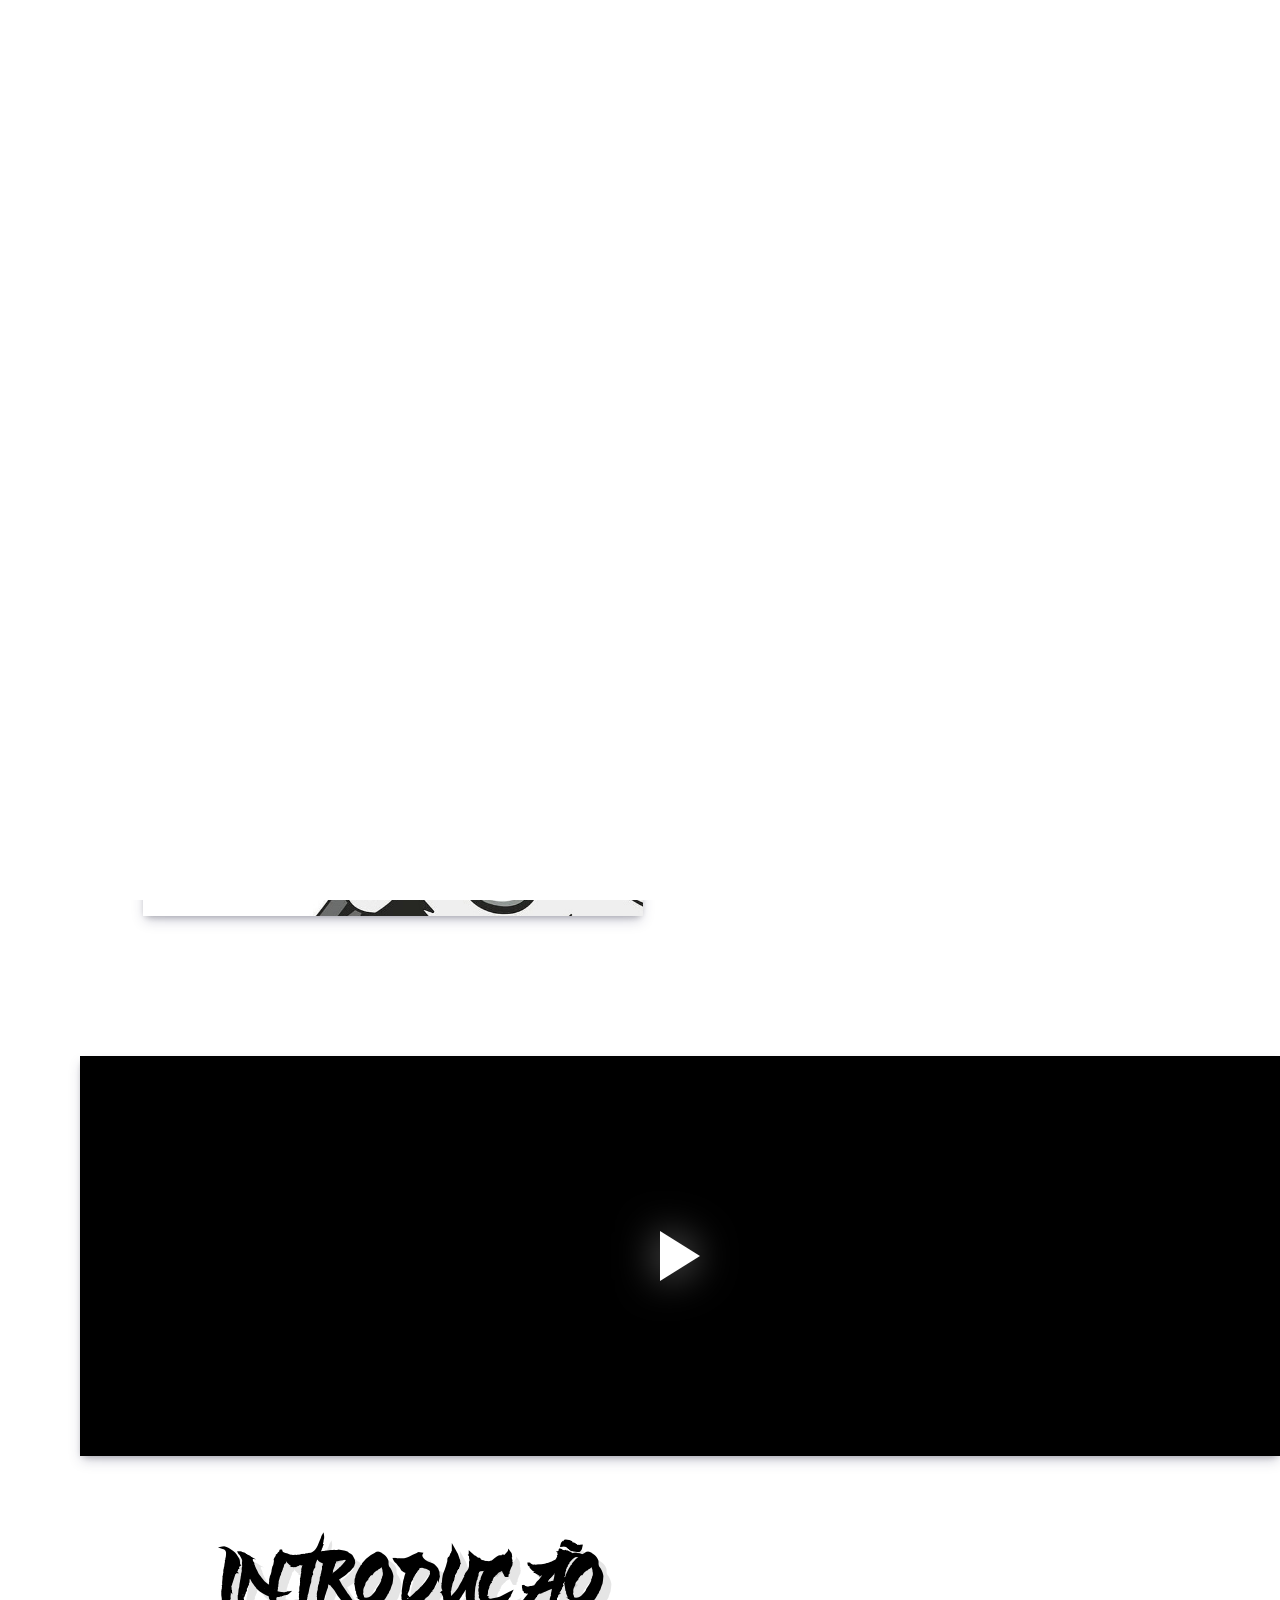
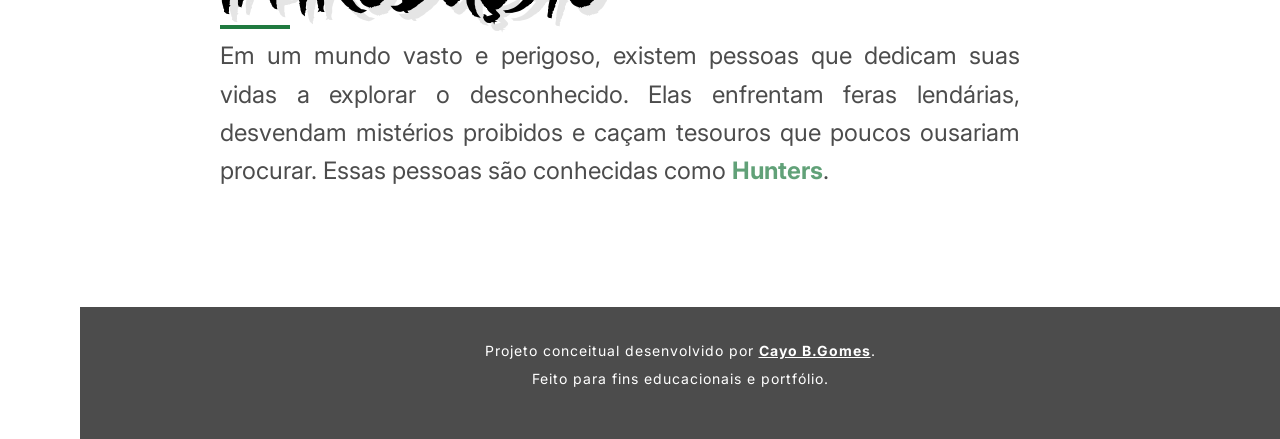
==== commit 2149b427: "fix: ajustando html pra ser compativel com bootstrap e criando responsividade no css" ====
--- a/index.html
+++ b/index.html
@@ -8,23 +8,23 @@
     <!-- FAVICON DA PÁGINA -->
     <link rel="shortcut icon" href="assets/icons/hxh-touch-icon.png" type="image/x-icon">
 
+    <!-- BOOTSTRAP CSS -->
+    <link href="https://cdn.jsdelivr.net/npm/bootstrap@5.3.3/dist/css/bootstrap.min.css" rel="stylesheet">
+
     <!-- ARQUIVO CSS -->
     <link rel="stylesheet" href="styles/pagina_inicial.css">
 
     <!-- GOOGLE FONTS -->
     <link href="https://fonts.googleapis.com/css2?family=Inter:wght@300;400;600;700&display=swap" rel="stylesheet">
-
     <link href="https://fonts.googleapis.com/css2?family=Alfa+Slab+One&display=swap" rel="stylesheet">
-
-    <link href="https://fonts.googleapis.com/css2?family=Playfair+Display:wght@400;600;700&display=swap"
-        rel="stylesheet">
+    <link href="https://fonts.googleapis.com/css2?family=Playfair+Display:wght@400;600;700&display=swap" rel="stylesheet">
 
     <!-- TÍTULO DA PÁGINA -->
     <title>Projeto Hunter x Hunter</title>
-
 </head>
 
 <body id="top">
+
     <!-- ==================== Intro Animada ==================== -->
     <div id="splash-screen">
         <div class="splash-content">
@@ -34,10 +34,8 @@
     </div>
 
     <!-- ================== Menu Lateral Fixo ================== -->
-    <!-- Checkbox que controla o menu -->
     <input type="checkbox" id="menu-toggle">
 
-    <!-- Botão hamburger -->
     <label for="menu-toggle" class="menu-button">
         <span class="bar top"></span>
         <span class="bar middle"></span>
@@ -46,14 +44,11 @@
     </label>
 
     <aside>
-        <div class="aside-section aside-left">
-            <!-- Pode deixar vazio se quiser -->
-        </div>
+        <div class="aside-section aside-left"></div>
 
         <div class="aside-section aside-right">
-
             <ul class="aside-list">
-                <li data-number="01"><a href="#">Introdução</a></li>
+                <li data-number="01"><a href="index.html">Introdução</a></li>
                 <li data-number="02"><a href="#">História</a></li>
                 <li data-number="03"><a href="#">Personagens</a></li>
                 <li data-number="04"><a href="#">Trilha Sonora</a></li>
@@ -70,32 +65,41 @@
     <!-- ================= Conteúdo Principal ================== -->
     <main class="main-content">
 
+        <!-- ======================== HERO ======================== -->
         <section class="hero reveal">
+
             <!-- Idioma -->
             <div class="language-switch">
                 <button>PT</button>
                 <button>EN</button>
             </div>
 
-            <!-- Imagem Principal -->
-            <div class="hero-image">
-                <img src="assets/images/imagem_principal.jpg" alt="imagem_principal">
-            </div>
+            <!-- Bootstrap Grid para o hero -->
+            <div class="container-fluid hero-container">
+                <div class="row align-items-center g-0">
 
-            <div class="hero-info">
+                    <!-- Imagem -->
+                    <div class="col-12 col-md-6 hero-image-col">
+                        <div class="hero-image">
+                            <img src="assets/images/imagem_principal.jpg" alt="imagem_principal">
+                        </div>
+                    </div>
 
-                <!-- Logo Hunter x Hunter/frase -->
-                <div class="logo-text">
-                    <img class="logo-HxH" src="assets/images/logo-preto-e-branco.png" alt="hunter-x-hunter-logo-PeB">
+                    <!-- Texto -->
+                    <div class="col-12 col-md-6 hero-info-col">
+                        <div class="hero-info">
+                            <div class="logo-text">
+                                <img class="logo-HxH" src="assets/images/logo-preto-e-branco.png" alt="hunter-x-hunter-logo-PeB">
+                                <p>Entre luz e sombra, eu avanço. <br>Inspirado por
+                                    <a class="togashi-link" href="https://pt.wikipedia.org/wiki/Yoshihiro_Togashi" target="_blank">Yoshihiro Togashi</a>.
+                                </p>
+                            </div>
+                        </div>
+                    </div>
 
-                    <p>Entre luz e sombra, eu avanço. <br>Inspirado por
-                        <a class="togashi-link" href="https://pt.wikipedia.org/wiki/Yoshihiro_Togashi"
-                            target="_blank">Yoshihiro Togashi</a>.
-                    </p>
                 </div>
             </div>
         </section>
-
 
         <!-- === Faixa de Vídeo === -->
         <section class="video-section reveal" id="videoSection">
@@ -103,17 +107,15 @@
                 <div class="video-overlay">
                     <div class="play-button"></div>
                 </div>
-
                 <video class="hero-video" autoplay muted loop playsinline>
                     <source src="assets/videos/Hunter x Hunter Trailer.mp4" type="video/mp4">
                 </video>
             </div>
         </section>
 
-        <!-- MODAL FORA DA SECTION -->
+        <!-- MODAL DE VÍDEO -->
         <div class="video-modal">
             <button class="video-close"></button>
-
             <video class="modal-video" controls playsinline>
                 <source src="assets/videos/Hunter x Hunter Trailer.mp4" type="video/mp4">
             </video>
@@ -121,39 +123,42 @@
 
         <!-- ============= Introdução ============== -->
         <section class="introduction-section reveal" id="introduction">
-            <h2 class="introduction-title">Introdução</h2>
-            <p class="introduction-text">
-                Em um mundo vasto e perigoso, existem pessoas que dedicam suas vidas a explorar o desconhecido. Elas
-                enfrentam feras lendárias, desvendam mistérios proibidos e caçam tesouros que poucos ousariam procurar.
-                Essas pessoas são conhecidas como <span class="hunter">Hunters</span>.
-            </p>
+            <div class="container-fluid">
+                <div class="row">
+                    <div class="col-12">
+                        <h2 class="introduction-title">Introdução</h2>
+                        <p class="introduction-text">
+                            Em um mundo vasto e perigoso, existem pessoas que dedicam suas vidas a explorar o desconhecido. Elas
+                            enfrentam feras lendárias, desvendam mistérios proibidos e caçam tesouros que poucos ousariam procurar.
+                            Essas pessoas são conhecidas como <span class="hunter">Hunters</span>.
+                        </p>
+                    </div>
+                </div>
+            </div>
         </section>
 
-        <!--  Créditos  -->
+        <!-- Rodapé -->
         <footer class="credits reveal">
-            <p>
-                Projeto conceitual desenvolvido por <a class="link-rodape" href="https://github.com/Cayo13y"
-                    target="_blank">Cayo
-                    B.Gomes</a>.<br>
-                Feito para fins educacionais e portfólio.
-            </p>
+            <div class="container-fluid">
+                <div class="row">
+                    <div class="col-12 text-center">
+                        <p>
+                            Projeto conceitual desenvolvido por <a class="link-rodape" href="https://github.com/Cayo13y" target="_blank">Cayo B.Gomes</a>.<br>
+                            Feito para fins educacionais e portfólio.
+                        </p>
+                    </div>
+                </div>
+            </div>
         </footer>
     </main>
 
-    <!-- ======== JavaScript Principal ======== -->
-    <script src="scripts/pagina_inicial.js"></script>
+    <!-- BOOTSTRAP JS -->
+    <script src="https://cdn.jsdelivr.net/npm/bootstrap@5.3.3/dist/js/bootstrap.bundle.min.js"></script>
 
-    <!-- === JavaScript da tela de abertura === -->
+    <!-- JavaScripts do projeto -->
     <script src="scripts/tela_abertura.js"></script>
+    <script src="scripts/faixa_video.js"></script>
+    <script src="scripts/animacao.js"></script>
 
-    <!-- ===== JavaScript do Menu Lateral ===== -->
-    <script src="scripts/menu_lateral.js"></script>
-
-    <!-- ==== JavaScript da Faixa de Vídeo ====== -->
-    <script src="scripts/faixa_video.js"></script>
-
-    <!-- JavaScript da Animação -->
-    <script src="scripts/animacao.js"></script>
-    
 </body>
 </html>
--- a/styles/pagina_inicial.css
+++ b/styles/pagina_inicial.css
@@ -3,70 +3,82 @@
     font-family: 'Mangat';
     src: url('../assets/fonts/mangat.ttf') format('truetype');
     font-weight: 100;
-    font-style: normal;}
+    font-style: normal;
+}
 
 @font-face {
     font-family: 'Hoshiko Satsuki';
-    src: url('../assets/fonts/Hoshiko\ Satsuki.ttf');
+    src: url('../assets/fonts/Hoshiko Satsuki.ttf');
     font-weight: 100;
-    font-style: normal;}
+    font-style: normal;
+}
 
 :root {
-   --cor-preto: #000;
-   --cor-branco: #fff;
-   --cor-cinza: #f2f2f2;
-   --cor-cinza-escuro: #999;
-   --cor-destaque: #1f7a3f; 
-
-   --sombra-leve: 0 4px 12px rgba(0,0,0,0.8);
+    --cor-preto: #000;
+    --cor-branco: #fff;
+    --cor-cinza: #f2f2f2;
+    --cor-cinza-escuro: #999;
+    --cor-destaque: #1f7a3f;
+    --sombra-leve: 0 4px 12px rgba(0,0,0,0.8);
 
     /* Fontes */
-   --fonte-principal: 'Inter', sans-serif;
-   --fonte-secundaria: 'Alfa', serif;
-   --fonte-terciaria:'Playfair Display', serif;
-   --manga1: 'Mangat', sans-serif;
-   --manga2: 'Hoshiko Satsuki', sans-serif;}
+    --fonte-principal: 'Inter', sans-serif;
+    --fonte-secundaria: 'Alfa', serif;
+    --fonte-terciaria: 'Playfair Display', serif;
+    --manga1: 'Mangat', sans-serif;
+    --manga2: 'Hoshiko Satsuki', sans-serif;
+
+    /* Sidebar width */
+    --sidebar-width: 80px;
+}
 /*=========================================================*/
 
 
 
 /*================== Configurações Gerais  ================*/
-*{ /* Seletor Universal */
+* {
     margin: 0;
     padding: 0;
-    box-sizing: border-box;}
-
-body { /* Body */
+    box-sizing: border-box;
+}
+
+body {
     font-family: var(--fonte-principal);
     background-color: var(--cor-branco);
     color: var(--cor-preto);
-    overflow-x: hidden;}
-
-a{ /* Links */
-    text-decoration: none!important;
-    color: inherit;}
-
-img { /* Imagens */
+    overflow-x: hidden;
+}
+
+a {
+    color: inherit;
+}
+
+img {
     max-width: 100%;
-    display: block;}
-
-button { /* Botões */
+    display: block;
+}
+
+button {
     background: none;
     border: none;
     cursor: pointer;
-    font-family: inherit;}
-
-h1, h2, h3 { /* Títulos */
+    font-family: inherit;
+}
+
+h1, h2, h3 {
     font-weight: 700;
-    letter-spacing: 1px;}
-
-section {/* Seções */
+    letter-spacing: 1px;
+}
+
+section {
     width: 100%;
-    position: relative;}
+    position: relative;
+}
 
 body.modal-open {
     overflow: hidden;
-    height: 100vh;}
+    height: 100vh;
+}
 /*=========================================================*/
 
 
@@ -83,7 +95,8 @@
     justify-content: center;
     align-items: center;
     overflow: hidden;
-    z-index: 9999;}
+    z-index: 9999;
+}
 
 .splash-content {
     position: relative;
@@ -91,42 +104,34 @@
     justify-content: center;
     align-items: center;
     width: 100%;
-    height: 100%;}
+    height: 100%;
+}
 
 .logo-intro {
-    position: absolute; 
-    max-width: 80%;   
+    position: absolute;
+    max-width: 80%;
     height: 250px;
     opacity: 0;
-    transform: scale(2);
     left: 50%;
     top: 50%;
-    transform: translate(-50%, -50%) scale(2); }
+    transform: translate(-50%, -50%) scale(2);
+}
 
 @keyframes zoomOutFade {
-    0% {
-        opacity: 0;
-        transform: translate(-50%, -50%) scale(2);}
-    20% {
-        opacity: 1;
-        transform: translate(-50%, -50%) scale(1.5);}
-    80% {
-        opacity: 1;
-        transform: translate(-50%, -50%) scale(1);}
-    100% {
-        opacity: 0;
-        transform: translate(-50%, -50%) scale(0.8);}}
-
-.hxh-logo {
-    animation: zoomOutFade 3s forwards;}
-
-.hunter-logo {
-    animation: zoomOutFade 3s forwards 3s; }
+    0%   { opacity: 0; transform: translate(-50%, -50%) scale(2); }
+    20%  { opacity: 1; transform: translate(-50%, -50%) scale(1.5); }
+    80%  { opacity: 1; transform: translate(-50%, -50%) scale(1); }
+    100% { opacity: 0; transform: translate(-50%, -50%) scale(0.8); }
+}
+
+.hxh-logo   { animation: zoomOutFade 3s forwards; }
+.hunter-logo { animation: zoomOutFade 3s forwards 3s; }
 
 .fade-out-splash {
     opacity: 0;
     visibility: hidden;
-    transition: opacity 1s ease, visibility 1s;}
+    transition: opacity 1s ease, visibility 1s;
+}
 /*=========================================================*/
 
 
@@ -135,48 +140,37 @@
 .reveal {
     opacity: 0;
     transform: translateY(60px);
-    transition: 
+    transition:
         opacity 0.8s ease,
-        transform 0.8s cubic-bezier(0.22, 1, 0.36, 1);}
+        transform 0.8s cubic-bezier(0.22, 1, 0.36, 1);
+}
 
 .reveal.active {
     opacity: 1;
-    transform: translateY(0);}
+    transform: translateY(0);
+}
 
 .aside-list li {
     opacity: 0;
     transform: translateX(40px);
-    transition: 
+    transition:
         opacity 0.5s ease,
-        transform 0.5s cubic-bezier(0.4, 0, 0.2, 1);}
+        transform 0.5s cubic-bezier(0.4, 0, 0.2, 1);
+}
 
 /* Animação do X (Menu Hamburguer) */
-#menu-toggle:checked + .menu-button .top { 
-    transform: rotate(45deg) translate(5px, 5px);}
-
-#menu-toggle:checked + .menu-button .middle {
-    opacity: 0;}
-
-#menu-toggle:checked + .menu-button .bottom {
-    transform: rotate(-45deg) translate(7px, -6px);}
-
-#menu-toggle:checked ~ aside .aside-list li {
-    opacity: 1;
-    transform: translateX(0);}
+#menu-toggle:checked + .menu-button .top    { transform: rotate(45deg) translate(5px, 5px); }
+#menu-toggle:checked + .menu-button .middle { opacity: 0; }
+#menu-toggle:checked + .menu-button .bottom { transform: rotate(-45deg) translate(7px, -6px); }
+#menu-toggle:checked ~ aside .aside-list li { opacity: 1; transform: translateX(0); }
 
 /* delay em cascata */
-#menu-toggle:checked ~ aside .aside-list li:nth-child(1) 
-{ transition-delay: 0.1s; }
-#menu-toggle:checked ~ aside .aside-list li:nth-child(2) 
-{ transition-delay: 0.2s; }
-#menu-toggle:checked ~ aside .aside-list li:nth-child(3) 
-{ transition-delay: 0.3s; }
-#menu-toggle:checked ~ aside .aside-list li:nth-child(4) 
-{ transition-delay: 0.4s; }
-#menu-toggle:checked ~ aside .aside-list li:nth-child(5) 
-{ transition-delay: 0.5s; }
-#menu-toggle:checked ~ aside .aside-list li:nth-child(6) 
-{ transition-delay: 0.6s; }
+#menu-toggle:checked ~ aside .aside-list li:nth-child(1) { transition-delay: 0.1s; }
+#menu-toggle:checked ~ aside .aside-list li:nth-child(2) { transition-delay: 0.2s; }
+#menu-toggle:checked ~ aside .aside-list li:nth-child(3) { transition-delay: 0.3s; }
+#menu-toggle:checked ~ aside .aside-list li:nth-child(4) { transition-delay: 0.4s; }
+#menu-toggle:checked ~ aside .aside-list li:nth-child(5) { transition-delay: 0.5s; }
+#menu-toggle:checked ~ aside .aside-list li:nth-child(6) { transition-delay: 0.6s; }
 /*=========================================================*/
 
 
@@ -196,7 +190,8 @@
         var(--cor-cinza) 75%,
         transparent 75%);
     z-index: -1;
-    pointer-events: none;}
+    pointer-events: none;
+}
 /*=========================================================*/
 
 
@@ -205,67 +200,85 @@
 .hero {
     width: 100%;
     min-height: 100vh;
-    display: grid;
-    grid-template-columns: 1fr 1fr;
-    align-items: center;
-    gap: 40px;}
+    position: relative;
+}
+
+.hero-container {
+    min-height: 100vh;
+    padding-left: calc(var(--sidebar-width) + 15px);
+    padding-right: 15px;
+}
 
 /* Imagem */
 .hero-image {
     display: flex;
     justify-content: center;
-    align-items: center;}
+    align-items: center;
+    padding: 60px 20px 60px 30px;
+}
 
 .hero-image img {
     box-shadow: rgba(50, 50, 93, 0.25) 0px 6px 12px -2px, rgba(0, 0, 0, 0.3) 0px 3px 7px -3px;
-    margin-bottom: 60px;
-    margin-left: 150px;
-    width: 60%;
-    max-width: 650px;
+    width: 100%;
+    max-width: 500px;
     height: auto;
-    object-fit: contain;}
+    object-fit: contain;
+}
 
 /* Texto */
+.hero-info-col {
+    display: flex;
+    align-items: center;
+    justify-content: center;
+    padding: 40px 20px;
+}
+
 .hero-info {
-    align-self: start;
-    margin-top: 50px;}
+    width: 100%;
+}
 
 .logo-text {
-    display: inline-flex;    
-    flex-direction: column;  
-    align-items: center;     
-    text-align: center;     
-    margin-left: 0;}
+    display: inline-flex;
+    flex-direction: column;
+    align-items: center;
+    text-align: center;
+}
 
 .logo-HxH {
     width: 100%;
     max-width: 500px;
     height: auto;
-    transform: scale(0.9); 
-    transform-origin: center;}
+    transform: scale(0.9);
+    transform-origin: center;
+}
 
 .language-switch {
     position: absolute;
     top: 20px;
     right: 20px;
     display: flex;
-    gap: 10px;}
+    gap: 10px;
+    z-index: 3;
+}
 
 .language-switch button {
     padding: 6px 14px;
     border: 2px solid var(--cor-preto);
     font-size: 13px;
-    transition: 0.7s;}
+    transition: 0.7s;
+}
 
 .language-switch button:hover {
     background-color: var(--cor-preto);
-    color: var(--cor-branco);}
+    color: var(--cor-branco);
+}
 
 .hero-info p {
     opacity: 0.7;
     font-size: 18px;
     line-height: 1.6;
-    color: var(--cor-preto);}
+    color: var(--cor-preto);
+}
 
 .togashi-link {
     font-family: var(--manga1);
@@ -274,68 +287,60 @@
         to right,
         var(--cor-destaque),
         var(--cor-destaque) 50%,
-        var(--cor-preto) 50% );
-    background-size: 200% 100%; 
+        var(--cor-preto) 50%);
+    background-size: 200% 100%;
     background-position: -100%;
     display: inline-block;
     padding: 5px 0;
     -webkit-background-clip: text;
     background-clip: text;
     -webkit-text-fill-color: transparent;
-    transition: all 0.4s ease-in-out;}
-
-.togashi-link::after { /* Efeito linha deslizante */
-    content: ""; 
+    transition: all 0.4s ease-in-out;
+}
+
+.togashi-link::after {
+    content: "";
     background: var(--cor-destaque);
     display: block;
     left: 0;
-    width: 0; 
+    width: 0;
     height: 3px;
-    transition: all 0.4s ease-in-out;}
-
-.togashi-link:hover {
- background-position: 0;}
-
-.togashi-link:hover::after{
-  width: 100%;}
+    transition: all 0.4s ease-in-out;
+}
+
+.togashi-link:hover { background-position: 0; }
+.togashi-link:hover::after { width: 100%; }
 /*=========================================================*/
 
 
 
 /* ==================== MENU LATERAL ===================== */
-/* Linha vertical fixa */
-body::before { 
+body::before {
     content: "";
     position: fixed;
-    left: 80px;
+    left: var(--sidebar-width);
     top: 0;
     width: 2px;
     height: 100vh;
     background: var(--cor-preto);
     z-index: 6;
-    transition: 0.4s ease;}
-
-/* Checkbox invisível */    
-#menu-toggle { 
-    display: none;}
-    
-/* Botão hamburguer */
-.menu-button { 
+    transition: 0.4s ease;
+}
+
+#menu-toggle { display: none; }
+
+.menu-button {
     position: fixed;
     top: 30px;
     left: 15px;
     z-index: 5;
     cursor: pointer;
-    transition: 0.3s ease;}
-    
-.menu-button:hover .top {
-    transform: translateX(3px);}
-
-.menu-button:hover .middle {
-    transform: translateX(-3px);}
-
-.menu-button:hover .bottom {
-    transform: translateX(3px);}
+    transition: 0.3s ease;
+}
+
+.menu-button:hover .top    { transform: translateX(3px); }
+.menu-button:hover .middle { transform: translateX(-3px); }
+.menu-button:hover .bottom { transform: translateX(3px); }
 
 .bar {
     display: block;
@@ -343,19 +348,19 @@
     height: 3px;
     background: var(--cor-preto);
     margin: 6px 0;
-    transition: 0.4s ease;}
-
-/* Menu fechado */
-aside { 
+    transition: 0.4s ease;
+}
+
+aside {
     position: fixed;
     top: 0;
     right: 0;
     width: 100%;
     height: 100vh;
     pointer-events: none;
-    z-index: 4;}
-
-/* Parte principal (menu que desliza) */
+    z-index: 4;
+}
+
 .aside-right {
     position: absolute;
     right: 0;
@@ -364,10 +369,10 @@
     height: 100%;
     background-color: var(--cor-branco);
     background-image: radial-gradient(var(--cor-cinza) 1px, transparent 1px);
-    position: relative;
     background-size: 20px 20px;
     transform: translateX(100%);
-    transition: transform 0.6s cubic-bezier(0.77, 0, 0.175, 1)}
+    transition: transform 0.6s cubic-bezier(0.77, 0, 0.175, 1);
+}
 
 .aside-right::after {
     content: "ハンター";
@@ -376,18 +381,15 @@
     left: 150px;
     font-size: 250px;
     font-family: var(--manga2);
-    color: rgba(0, 0, 0, 0.04); 
+    color: rgba(0, 0, 0, 0.04);
     z-index: 0;
-    pointer-events: none;}
-
-/* Quando abrir */
-#menu-toggle:checked ~ aside {
-    pointer-events: auto;}
-
-#menu-toggle:checked ~ aside .aside-right {
-    transform: translateX(0);}
-
-/* Lista */
+    pointer-events: none;
+}
+
+#menu-toggle:checked ~ aside { pointer-events: auto; }
+#menu-toggle:checked ~ aside .aside-right { transform: translateX(0); }
+
+/* Lista do menu */
 .aside-list {
     position: absolute;
     top: 50%;
@@ -395,11 +397,11 @@
     transform: translateY(-50%);
     display: grid;
     grid-template-columns: repeat(3, auto);
-    gap: 50px ;
-    list-style: none;}
-
-.aside-list li {
-    position: relative;}
+    gap: 50px;
+    list-style: none;
+}
+
+.aside-list li { position: relative; }
 
 .aside-list li::before {
     content: attr(data-number);
@@ -407,11 +409,8 @@
     left: -60px;
     font-size: 90px;
     opacity: 0.2;
-    font-weight: 600;}
-
-#menu-toggle:checked ~ aside .aside-list li {
-    opacity: 1;
-    transform: translateY(0);}
+    font-weight: 600;
+}
 
 .aside-list a {
     text-decoration: none;
@@ -420,7 +419,8 @@
     color: var(--cor-preto);
     letter-spacing: 2px;
     transition: 0.3s ease;
-    position: relative;}
+    position: relative;
+}
 
 .aside-list a::after {
     content: "";
@@ -430,16 +430,12 @@
     width: 0%;
     height: 2px;
     background: var(--cor-preto);
-    transition: 0.4s ease;}
-
-.aside-list a:hover::after {
-    width: 100%;}
-
-.aside-list a:hover {
-    letter-spacing: 2px;
-    opacity: 0.6;}
-
-/* imagem do Gon */
+    transition: 0.4s ease;
+}
+
+.aside-list a:hover::after { width: 100%; }
+.aside-list a:hover { opacity: 0.6; }
+
 .menu-background-image {
     filter: grayscale(20%);
     position: absolute;
@@ -448,30 +444,34 @@
     transform: translateY(-50%);
     height: 70%;
     pointer-events: none;
-    z-index: 1;}
+    z-index: 1;
+}
 
 .menu-background-image img {
     height: 100%;
     opacity: 0.35;
-    transition: 0.6s ease;}
+    transition: 0.6s ease;
+}
 
 #menu-toggle:checked ~ aside .menu-background-image img {
-    transform: translateX(-60px);}
-/* ===================================================== */
+    transform: translateX(-60px);
+}
+/*=========================================================*/
 
 
 
 /* ==================== FAIXA DE VÍDEO =================== */
 .video-section {
     box-shadow: rgba(50, 50, 93, 0.25) 0px 6px 12px -2px, rgba(0, 0, 0, 0.3) 0px 3px 7px -3px;
-    width: calc(100vw - 80px);
+    width: calc(100vw - var(--sidebar-width));
     margin-top: 80px;
-    margin-left: 80px;
+    margin-left: var(--sidebar-width);
     height: 400px;
     position: relative;
     overflow: hidden;
     background: var(--cor-preto);
-    cursor: pointer;}
+    cursor: pointer;
+}
 
 .video-preview {
     position: absolute;
@@ -479,11 +479,8 @@
     left: 50%;
     transform: translate(-50%, -50%);
     width: 100vw;
-    height: 56.25vw;}
-
-.video-preview iframe {
-    width: 100%;
-    height: 100%;}
+    height: 56.25vw;
+}
 
 .video-overlay {
     position: absolute;
@@ -494,7 +491,8 @@
     justify-content: center;
     align-items: center;
     transition: background 0.6s ease;
-    overflow: hidden;}
+    overflow: hidden;
+}
 
 .video-overlay::before {
     content: "";
@@ -506,19 +504,17 @@
     background: linear-gradient(
         110deg,
         transparent 0%,
-        rgba(255, 255, 255, 0.05) 35%,
-        rgba(255, 255, 255, 0.6) 50%,   
-        rgba(255, 255, 255, 0.05) 65%,
+        rgba(255,255,255,0.05) 35%,
+        rgba(255,255,255,0.6) 50%,
+        rgba(255,255,255,0.05) 65%,
         transparent 100%);
-    transition: right 2s cubic-bezier(0.4, 0, 0.2, 1);}
-
-.video-overlay:hover::before {
-    right: 160%;}
-
-.video-overlay:hover {
-    background: rgba(0, 0, 0, 0.4);}
-
-.play-button { 
+    transition: right 2s cubic-bezier(0.4, 0, 0.2, 1);
+}
+
+.video-overlay:hover::before { right: 160%; }
+.video-overlay:hover { background: rgba(0, 0, 0, 0.4); }
+
+.play-button {
     width: 0;
     height: 0;
     border-left: 40px solid white;
@@ -526,7 +522,8 @@
     border-bottom: 25px solid transparent;
     cursor: pointer;
     transition: 0.3s ease;
-    filter: drop-shadow(0 0 20px rgba(255,255,255,0.5))}
+    filter: drop-shadow(0 0 20px rgba(255,255,255,0.5));
+}
 
 .video-modal {
     position: fixed;
@@ -539,34 +536,37 @@
     z-index: 99999;
     opacity: 0;
     pointer-events: none;
-    transition: 
+    transition:
         background 0.4s ease,
         backdrop-filter 0.4s ease,
-        opacity 0.4s ease;}
+        opacity 0.4s ease;
+}
 
 .video-modal.active {
     background: rgba(0,0,0,0.85);
     backdrop-filter: blur(8px);
     opacity: 1;
-    pointer-events: auto;}
-
-/* Animação do vídeo */
+    pointer-events: auto;
+}
+
 .modal-video {
     width: 80vw;
     max-width: 1200px;
     max-height: 80vh;
     transform: scale(0.9);
     opacity: 0;
-    transition: 
+    border-radius: 20px;
+    transition:
         transform 0.4s cubic-bezier(0.22, 1, 0.36, 1),
-        opacity 0.4s ease;}
+        opacity 0.4s ease;
+}
 
 .video-modal.active .modal-video {
     transform: scale(1);
-    opacity: 1;}
-
-/* Botão para fechar o vídeo aberto */
-.video-close { 
+    opacity: 1;
+}
+
+.video-close {
     margin-right: 15px;
     position: absolute;
     top: 30px;
@@ -578,76 +578,66 @@
     cursor: pointer;
     opacity: 0.6;
     transform: rotate(0deg) scale(1);
-    transition: 
+    transition:
         opacity 0.4s ease,
-        transform 0.4s cubic-bezier(0.4, 0, 0.2, 1);}
+        transform 0.4s cubic-bezier(0.4, 0, 0.2, 1);
+}
 
 .video-close::before,
-.video-close::after { /* Linhas do X */
+.video-close::after {
     content: "";
     position: absolute;
     width: 40px;
     height: 2px;
     background: var(--cor-branco);
     transform-origin: center;
-    transition: 
-        height 0.4s ease,
-        background 0.4s ease;}
-
-.video-close::before {
-    transform: translate(-50%, -50%) rotate(45deg);}
-
-.video-close::after {
-    transform: translate(-50%, -50%) rotate(-45deg);}
-
-.video-close:hover {
-    opacity: 1;
-    transform: rotate(90deg) scale(1.12);}
-
+    transition: height 0.4s ease, background 0.4s ease;
+}
+
+.video-close::before { transform: translate(-50%, -50%) rotate(45deg); }
+.video-close::after  { transform: translate(-50%, -50%) rotate(-45deg); }
+
+.video-close:hover { opacity: 1; transform: rotate(90deg) scale(1.12); }
 .video-close:hover::before,
-.video-close:hover::after {
-    height: 3px;}
+.video-close:hover::after { height: 3px; }
 
 .hero-video {
     width: 100%;
     height: 100%;
     background-size: cover;
-    background-position: center;}
-
-.modal-video {
-    border-radius: 20px;
-    height: 900px;}
+    background-position: center;
+}
 /*=========================================================*/
 
 
 
 /* ====================== INTRODUÇÃO ===================== */
 .introduction-section {
-   padding: 100px 10% 100px calc(80px + 10%); 
-   display: flex;
-   flex-direction: column;
-   gap: 30px;}
-
-/* Título */
+    padding: 100px 10% 100px calc(var(--sidebar-width) + 10%);
+    display: flex;
+    flex-direction: column;
+    gap: 30px;
+}
+
 .introduction-title {
     color: var(--cor-preto);
-    text-shadow: 8px 8px 0 rgba(0, 0, 0, 0.1);
+    text-shadow: 8px 8px 0 rgba(0,0,0,0.1);
     font-family: var(--manga2);
     font-size: 60px;
     text-transform: uppercase;
     line-height: 0.9;
-    position: relative;}
-
-/* Linha decorativa abaixo do título */
+    position: relative;
+}
+
 .introduction-title::after {
     content: "";
     display: block;
     width: 70px;
     height: 4px;
     background: var(--cor-destaque);
-    margin-top: 15px;}
-
-/* Texto da introdução */
+    margin-top: 15px;
+}
+
 .introduction-text {
     font-size: 24px;
     max-width: 800px;
@@ -655,32 +645,263 @@
     color: var(--cor-preto);
     opacity: 0.7;
     font-family: var(--fonte-principal);
-    text-align: justify;}
+    text-align: justify;
+}
 
 .hunter {
     color: var(--cor-destaque);
-    font-weight: bold;}
+    font-weight: bold;
+}
 /*=========================================================*/
 
 
 
 /* ======================= RODAPÉ ======================== */
 .credits {
-    width: calc(100vw - 80px);
-    margin-left: 80px;
+    width: calc(100vw - var(--sidebar-width));
+    margin-left: var(--sidebar-width);
     background-color: rgba(0, 0, 0, 0.7);
     color: var(--cor-branco);
     padding: 30px 20px;
-    text-align: center;}
+    text-align: center;
+}
 
 .credits p {
     font-size: 14px;
     letter-spacing: 1px;
-    line-height: 2;}
+    line-height: 2;
+}
 
 .link-rodape {
-    color: var();
+    text-decoration: underline;
     font-weight: bold;
-    transition: 0.3s;}
+    transition: 0.3s;
+}
 /*=========================================================*/
 
+
+
+/* ==================== RESPONSIVIDADE =================== */
+
+/* Tablet (≤ 992px) */
+@media (max-width: 992px) {
+
+    :root {
+        --sidebar-width: 60px;
+    }
+
+    body::before {
+        left: var(--sidebar-width);
+    }
+
+    /* Hero */
+    .hero-container {
+        padding-left: calc(var(--sidebar-width) + 15px);
+    }
+
+    .hero-image img {
+        max-width: 400px;
+    }
+
+    .logo-HxH {
+        max-width: 380px;
+    }
+
+    /* Menu lateral - grid vira 2 colunas */
+    .aside-list {
+        grid-template-columns: repeat(2, auto);
+        gap: 35px;
+        left: 10%;
+    }
+
+    .aside-list a {
+        font-size: 42px;
+    }
+
+    .aside-list li::before {
+        font-size: 70px;
+    }
+
+    /* Introdução */
+    .introduction-section {
+        padding: 80px 8% 80px calc(var(--sidebar-width) + 8%);
+    }
+
+    .introduction-title {
+        font-size: 48px;
+    }
+
+    .introduction-text {
+        font-size: 20px;
+    }
+}
+
+/* Mobile (≤ 768px) */
+@media (max-width: 768px) {
+
+    :root {
+        --sidebar-width: 0px;
+    }
+
+    /* Remove linha lateral no mobile */
+    body::before {
+        display: none;
+    }
+
+    /* Menu button ajustado */
+    .menu-button {
+        top: 20px;
+        left: 15px;
+        z-index: 10;
+    }
+
+    .bar {
+        width: 36px;
+    }
+
+    /* Language switch */
+    .language-switch {
+        top: 18px;
+        right: 15px;
+    }
+
+    .language-switch button {
+        padding: 4px 10px;
+        font-size: 12px;
+    }
+
+    /* Hero responsivo */
+    .hero-container {
+        padding-left: 15px;
+        padding-right: 15px;
+        padding-top: 70px;
+    }
+
+    .hero-image-col {
+        order: 1;
+    }
+
+    .hero-info-col {
+        order: 2;
+        padding: 20px 15px 40px;
+    }
+
+    .hero-image {
+        padding: 30px 20px 10px;
+    }
+
+    .hero-image img {
+        max-width: 90%;
+        margin: 0 auto;
+    }
+
+    .logo-HxH {
+        max-width: 280px;
+        transform: scale(1);
+    }
+
+    .hero-info p {
+        font-size: 15px;
+    }
+
+    /* Faixa de vídeo */
+    .video-section {
+        width: 100vw;
+        margin-left: 0;
+        height: 220px;
+        margin-top: 40px;
+    }
+
+    .play-button {
+        border-left-width: 28px;
+        border-top-width: 18px;
+        border-bottom-width: 18px;
+    }
+
+    .modal-video {
+        width: 95vw;
+        height: auto;
+        border-radius: 10px;
+    }
+
+    /* Introdução */
+    .introduction-section {
+        padding: 60px 5% 60px 5%;
+        gap: 20px;
+    }
+
+    .introduction-title {
+        font-size: 36px;
+    }
+
+    .introduction-text {
+        font-size: 17px;
+    }
+
+    /* Menu lateral - grid vira 1 coluna em telas pequenas */
+    .aside-list {
+        grid-template-columns: 1fr;
+        gap: 20px;
+        left: 10%;
+        width: 80%;
+    }
+
+    .aside-list a {
+        font-size: 30px;
+    }
+
+    .aside-list li::before {
+        font-size: 50px;
+        left: -40px;
+    }
+
+    .aside-right::after {
+        font-size: 120px;
+        left: 20px;
+    }
+
+    /* Imagem do Gon - ocultar em mobile pequeno */
+    .menu-background-image {
+        display: none;
+    }
+
+    /* Rodapé */
+    .credits {
+        width: 100vw;
+        margin-left: 0;
+    }
+
+    .credits p {
+        font-size: 12px;
+    }
+}
+
+/* Mobile pequeno (≤ 480px) */
+@media (max-width: 480px) {
+
+    .logo-HxH {
+        max-width: 230px;
+    }
+
+    .hero-info p {
+        font-size: 14px;
+    }
+
+    .introduction-title {
+        font-size: 28px;
+    }
+
+    .introduction-text {
+        font-size: 15px;
+    }
+
+    .video-section {
+        height: 180px;
+    }
+
+    .language-switch button {
+        padding: 3px 8px;
+        font-size: 11px;
+    }
+}
+/*=========================================================*/
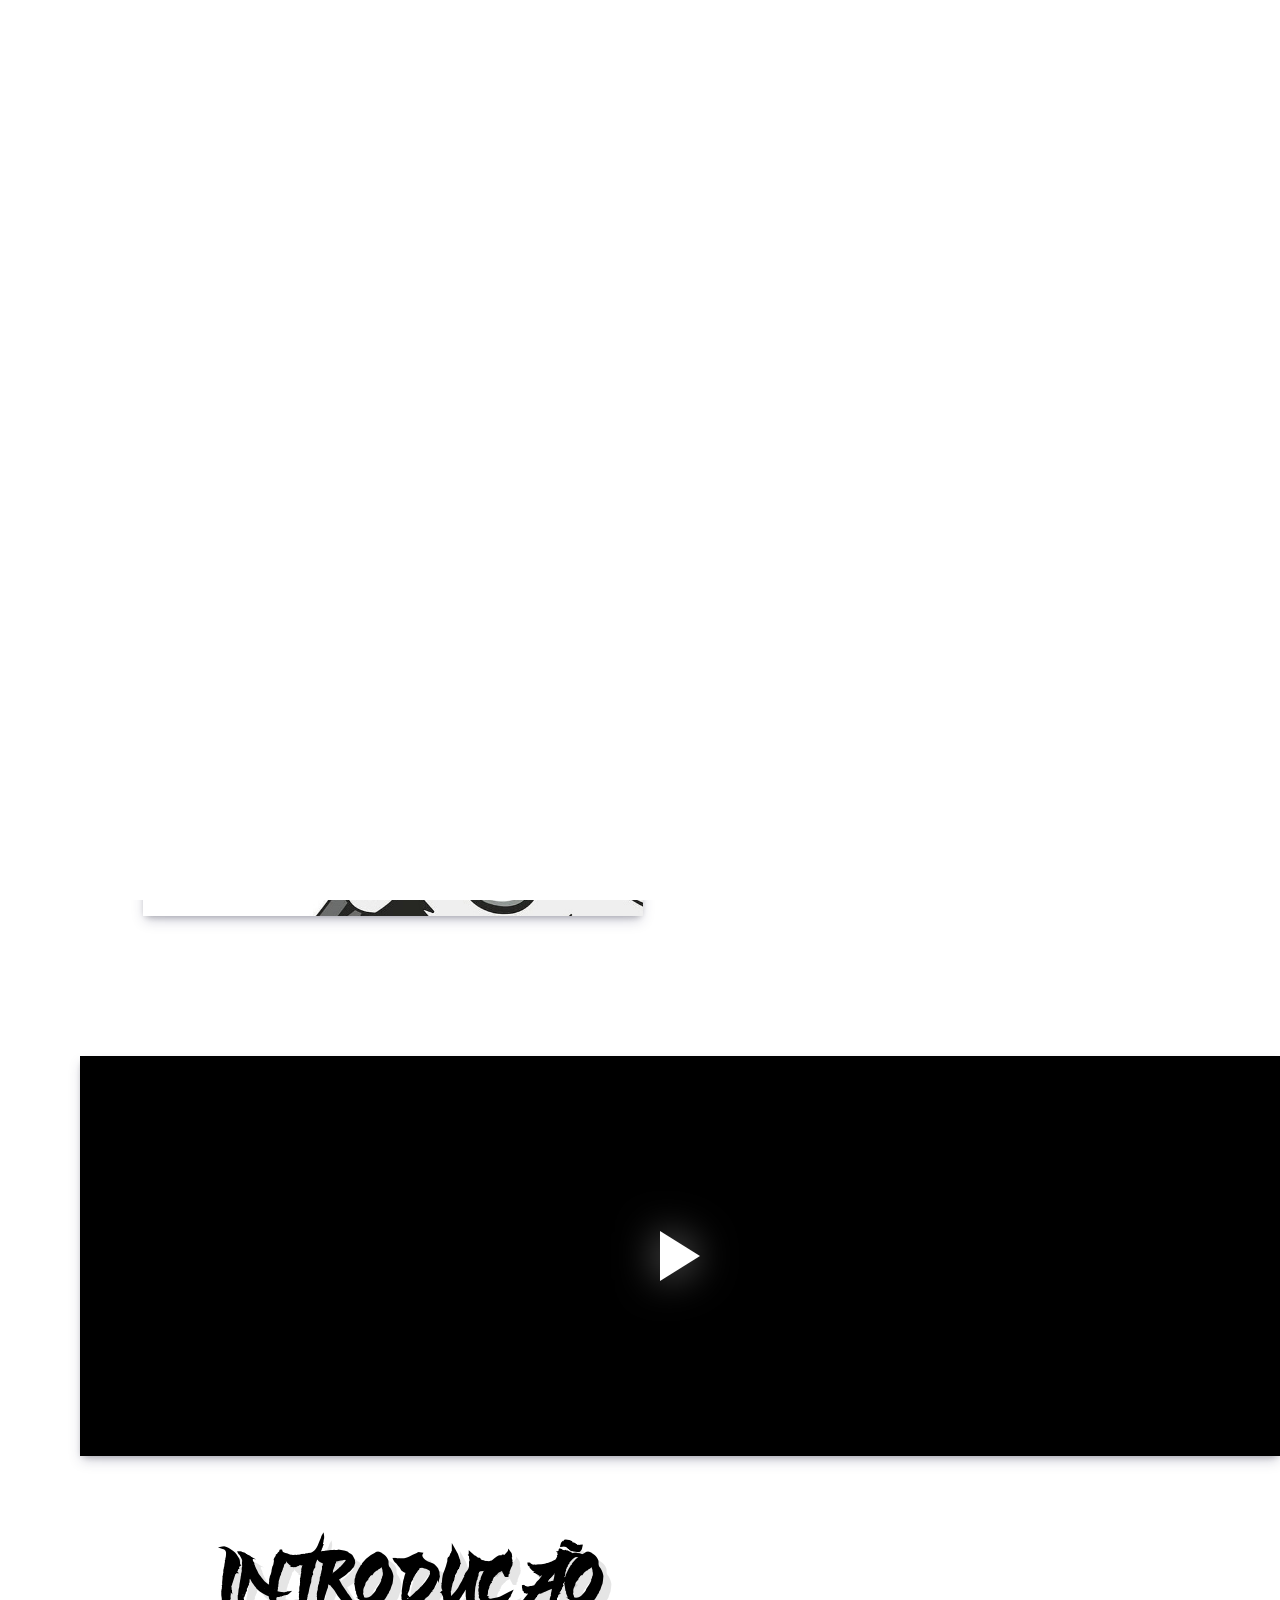
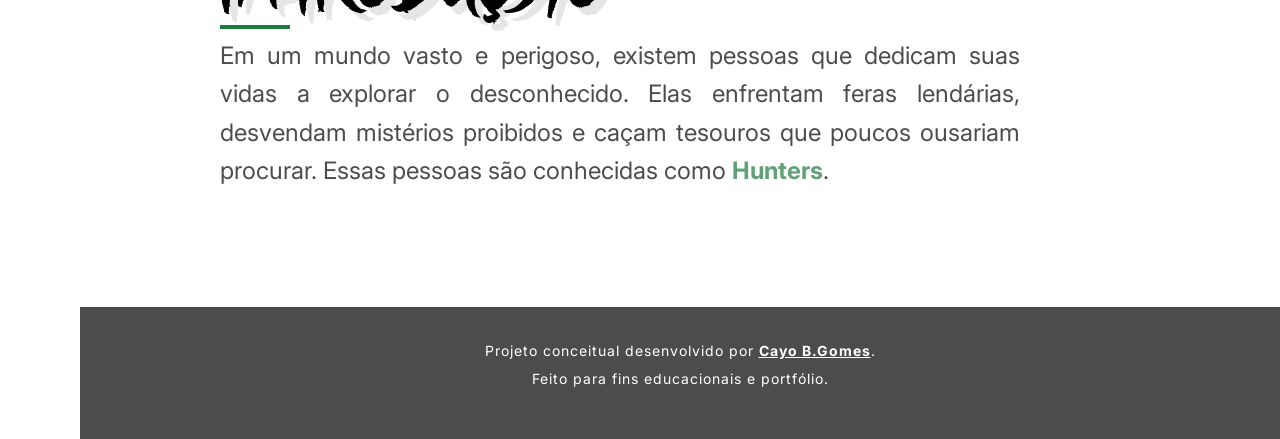
==== commit 8c999657: "PT/En funcionando" ====
--- a/index.html
+++ b/index.html
@@ -13,6 +13,7 @@
 
     <!-- ARQUIVO CSS -->
     <link rel="stylesheet" href="styles/pagina_inicial.css">
+    <link rel="stylesheet" href="styles/footer.css">
 
     <!-- GOOGLE FONTS -->
     <link href="https://fonts.googleapis.com/css2?family=Inter:wght@300;400;600;700&display=swap" rel="stylesheet">
@@ -34,33 +35,7 @@
     </div>
 
     <!-- ================== Menu Lateral Fixo ================== -->
-    <input type="checkbox" id="menu-toggle">
-
-    <label for="menu-toggle" class="menu-button">
-        <span class="bar top"></span>
-        <span class="bar middle"></span>
-        <span class="bar bottom"></span>
-        <div class="side-line"></div>
-    </label>
-
-    <aside>
-        <div class="aside-section aside-left"></div>
-
-        <div class="aside-section aside-right">
-            <ul class="aside-list">
-                <li data-number="01"><a href="index.html">Introdução</a></li>
-                <li data-number="02"><a href="#">História</a></li>
-                <li data-number="03"><a href="#">Personagens</a></li>
-                <li data-number="04"><a href="#">Trilha Sonora</a></li>
-                <li data-number="05"><a href="#">Autor</a></li>
-                <li data-number="06"><a href="#">Sistema de Poder</a></li>
-            </ul>
-
-            <div class="menu-background-image">
-                <img src="assets/images/gon_menu.png" alt="Gon Freecss">
-            </div>
-        </div>
-    </aside>
+    <div id="menu-placeholder"></div>
 
     <!-- ================= Conteúdo Principal ================== -->
     <main class="main-content">
@@ -70,8 +45,8 @@
 
             <!-- Idioma -->
             <div class="language-switch">
-                <button>PT</button>
-                <button>EN</button>
+                <button data-lang="pt" onclick="setLang('pt')">PT</button>
+                <button data-lang="en" onclick="setLang('en')">EN</button>
             </div>
 
             <!-- Bootstrap Grid para o hero -->
@@ -90,7 +65,7 @@
                         <div class="hero-info">
                             <div class="logo-text">
                                 <img class="logo-HxH" src="assets/images/logo-preto-e-branco.png" alt="hunter-x-hunter-logo-PeB">
-                                <p>Entre luz e sombra, eu avanço. <br>Inspirado por
+                                <p data-i18n-html="hero.subtitle">Entre luz e sombra, eu avanço. <br>Inspirado por
                                     <a class="togashi-link" href="https://pt.wikipedia.org/wiki/Yoshihiro_Togashi" target="_blank">Yoshihiro Togashi</a>.
                                 </p>
                             </div>
@@ -126,8 +101,8 @@
             <div class="container-fluid">
                 <div class="row">
                     <div class="col-12">
-                        <h2 class="introduction-title">Introdução</h2>
-                        <p class="introduction-text">
+                        <h2 class="introduction-title" data-i18n="intro.title">Introdução</h2>
+                        <p class="introduction-text" data-i18n-html="intro.text">
                             Em um mundo vasto e perigoso, existem pessoas que dedicam suas vidas a explorar o desconhecido. Elas
                             enfrentam feras lendárias, desvendam mistérios proibidos e caçam tesouros que poucos ousariam procurar.
                             Essas pessoas são conhecidas como <span class="hunter">Hunters</span>.
@@ -138,18 +113,8 @@
         </section>
 
         <!-- Rodapé -->
-        <footer class="credits reveal">
-            <div class="container-fluid">
-                <div class="row">
-                    <div class="col-12 text-center">
-                        <p>
-                            Projeto conceitual desenvolvido por <a class="link-rodape" href="https://github.com/Cayo13y" target="_blank">Cayo B.Gomes</a>.<br>
-                            Feito para fins educacionais e portfólio.
-                        </p>
-                    </div>
-                </div>
-            </div>
-        </footer>
+        <div id="footer-placeholder"></div>
+
     </main>
 
     <!-- BOOTSTRAP JS -->
@@ -159,6 +124,8 @@
     <script src="scripts/tela_abertura.js"></script>
     <script src="scripts/faixa_video.js"></script>
     <script src="scripts/animacao.js"></script>
+    <script src="scripts/components.js"></script>
+    <script src="scripts/i18n.js"></script>
 
 </body>
 </html>
--- a/styles/pagina_inicial.css
+++ b/styles/pagina_inicial.css
@@ -137,17 +137,21 @@
 
 
 /* ====================== ANIMAÇÕES ====================== */
+/* ====================== ANIMAÇÕES SUAVES e FLUIDAS ====================== */
 .reveal {
     opacity: 0;
-    transform: translateY(60px);
-    transition:
-        opacity 0.8s ease,
-        transform 0.8s cubic-bezier(0.22, 1, 0.36, 1);
+    /* Em vez de subir reto, usamos um leve scale (96%) junto com uma subida menor (20px) */
+    transform: translateY(20px) scale(0.96); 
+    will-change: transform, opacity;
+    /* Mudamos para 0.9s com uma curva bezier personalizada (suave no início, desacelera elegantemente no final) */
+    transition: 
+        opacity 0.9s ease, 
+        transform 0.9s cubic-bezier(0.16, 1, 0.3, 1); 
 }
 
 .reveal.active {
     opacity: 1;
-    transform: translateY(0);
+    transform: translateY(0) scale(1); /* Volta ao tamanho e posição original de forma orgânica */
 }
 
 .aside-list li {
@@ -268,7 +272,8 @@
     transition: 0.7s;
 }
 
-.language-switch button:hover {
+.language-switch button:hover,
+.language-switch button.lang-active {
     background-color: var(--cor-preto);
     color: var(--cor-branco);
 }
@@ -654,33 +659,6 @@
 }
 /*=========================================================*/
 
-
-
-/* ======================= RODAPÉ ======================== */
-.credits {
-    width: calc(100vw - var(--sidebar-width));
-    margin-left: var(--sidebar-width);
-    background-color: rgba(0, 0, 0, 0.7);
-    color: var(--cor-branco);
-    padding: 30px 20px;
-    text-align: center;
-}
-
-.credits p {
-    font-size: 14px;
-    letter-spacing: 1px;
-    line-height: 2;
-}
-
-.link-rodape {
-    text-decoration: underline;
-    font-weight: bold;
-    transition: 0.3s;
-}
-/*=========================================================*/
-
-
-
 /* ==================== RESPONSIVIDADE =================== */
 
 /* Tablet (≤ 992px) */
--- a/styles/footer.css
+++ b/styles/footer.css
@@ -0,0 +1,36 @@
+/* ======================= RODAPÉ ======================== */
+.credits {
+    width: calc(100vw - var(--sidebar-width));
+    margin-left: var(--sidebar-width);
+    background-color: rgba(0, 0, 0, 0.7);
+    color: var(--cor-branco);
+    padding: 30px 20px;
+    text-align: center;
+}
+
+.credits p {
+    font-size: 14px;
+    letter-spacing: 1px;
+    line-height: 2;
+}
+
+.link-rodape {
+    text-decoration: underline;
+    font-weight: bold;
+    transition: 0.3s;
+}
+/*=========================================================*/
+
+/* Mobile (≤ 768px) */
+@media (max-width: 768px) {
+
+    /* Rodapé */
+    .credits {
+        width: 100vw;
+        margin-left: 0;
+    }
+
+    .credits p {
+        font-size: 12px;
+    }
+}
